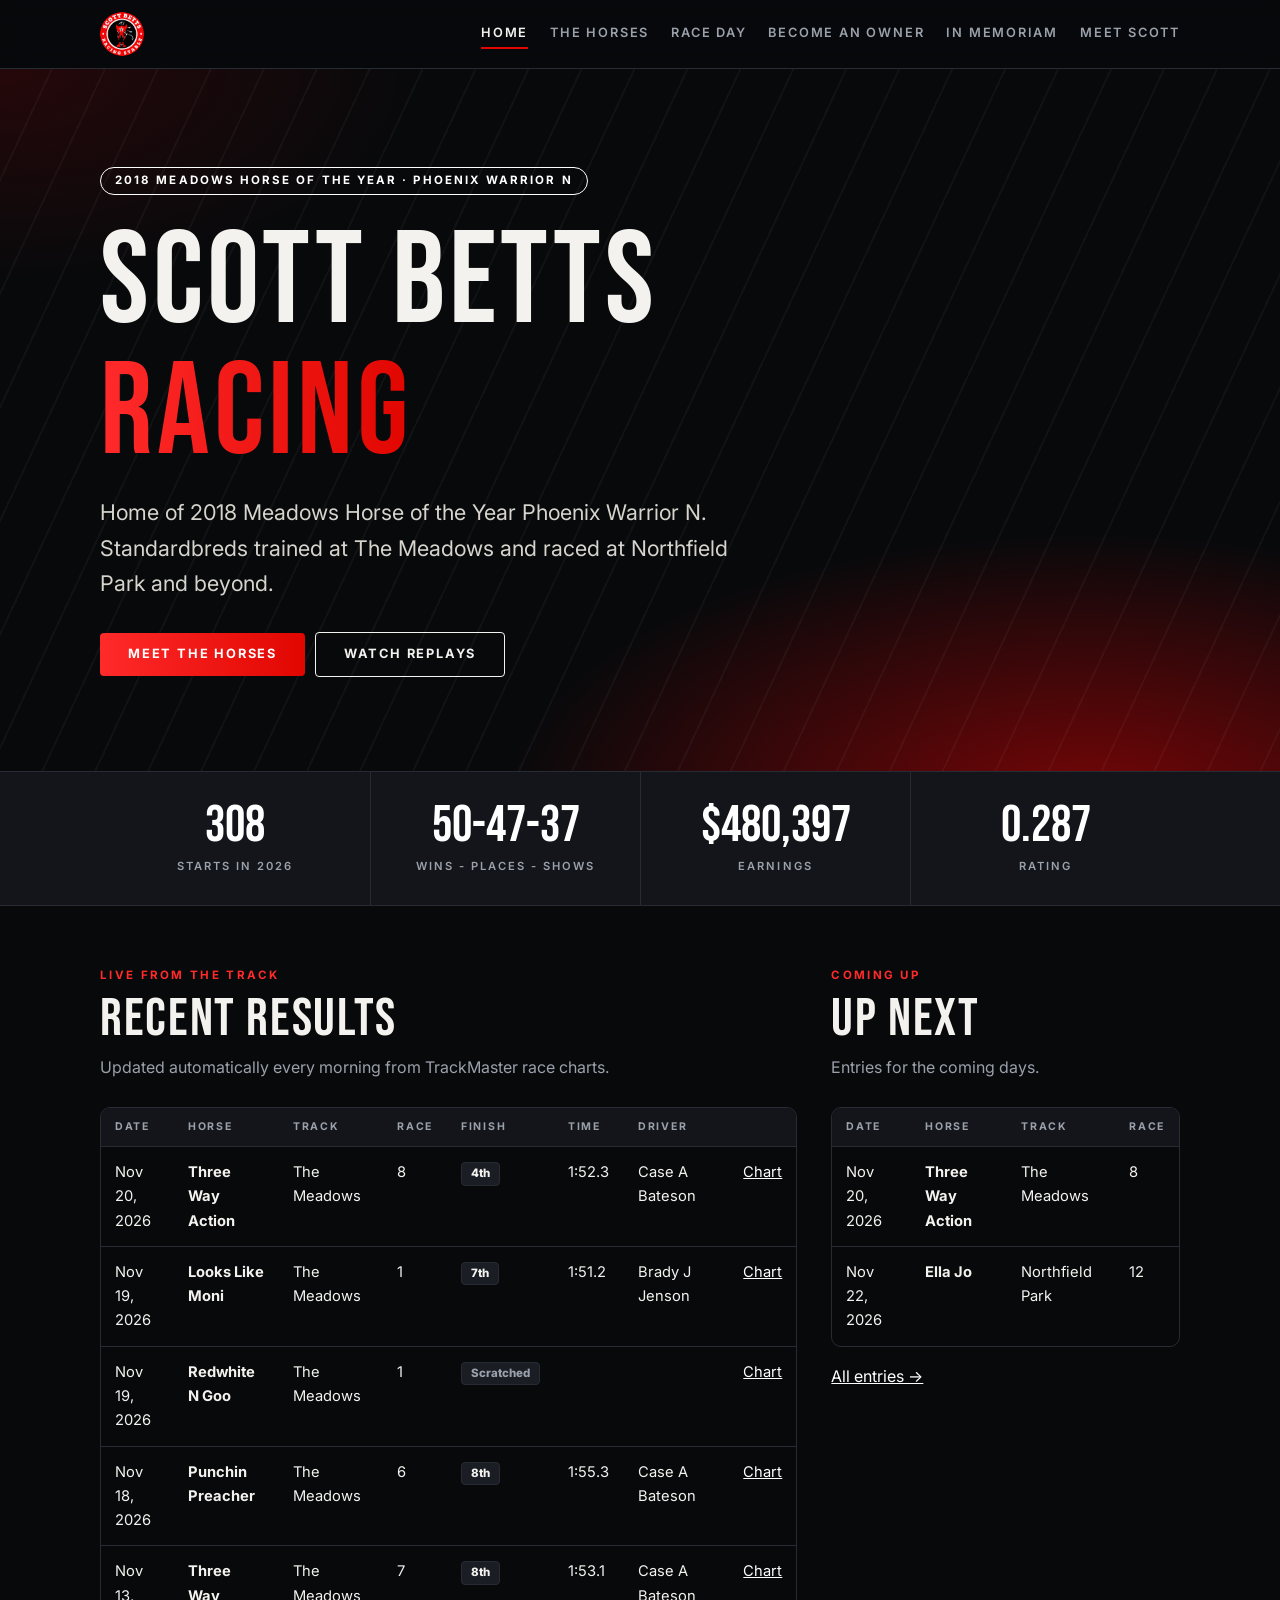
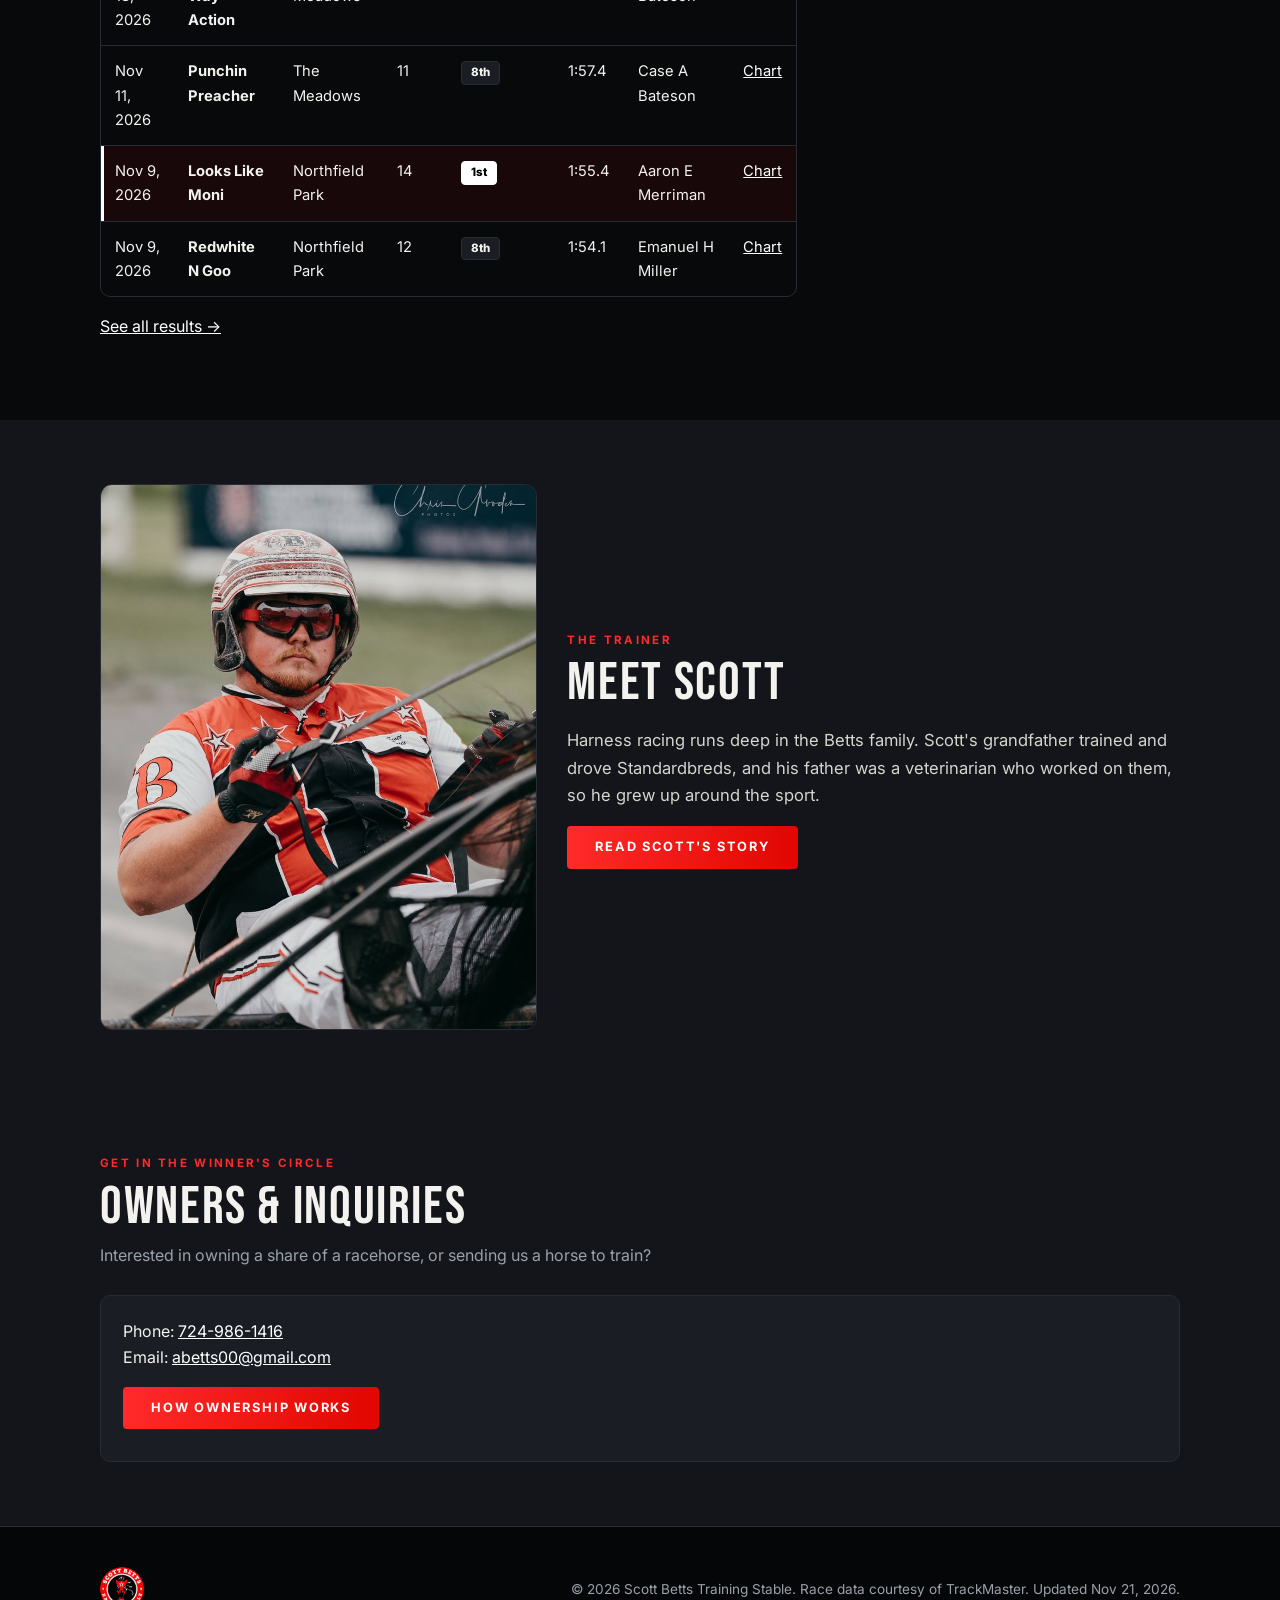
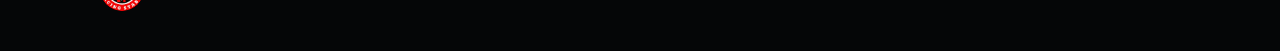
==== index.html @ 2b545861 "Daily update: Three Way Action 4th at The Meadows (11/20); purses for 1 starts" ====
<!doctype html>
<html lang="en"><head>
<meta charset="utf-8"><meta name="viewport" content="width=device-width,initial-scale=1">
<title>Scott Betts Training Stable</title>
<meta name="description" content="Home of 2018 Meadows Horse of the Year Phoenix Warrior N">
<meta name="theme-color" content="#08090b">
<link rel="preconnect" href="https://fonts.googleapis.com"><link rel="preconnect" href="https://fonts.gstatic.com" crossorigin>
<link href="https://fonts.googleapis.com/css2?family=Bebas+Neue&family=Inter:wght@400;600;700;800&display=swap" rel="stylesheet">
<link rel="stylesheet" href="style.css">
</head><body>
<header class="site"><div class="wrap"><a class="brand" href="index.html"><img src="logo.png" alt="Scott Betts Training Stable"></a><nav><a href="index.html" class="on">Home</a><a href="horses.html" class="">The Horses</a><a href="racing.html" class="">Race Day</a><a href="owners.html" class="">Become an Owner</a><a href="memoriam.html" class="">In Memoriam</a><a href="about.html" class="">Meet Scott</a></nav></div></header>

<div class="hero"><div class="wrap">
<div class="badge">2018 Meadows Horse of the Year &middot; Phoenix Warrior N</div>
<h1>Scott Betts<br><span class="grad">Racing</span></h1>
<p class="tag">Home of 2018 Meadows Horse of the Year Phoenix Warrior N. Standardbreds trained at The Meadows and raced at Northfield Park and beyond.</p>
<a class="btn" href="horses.html">Meet the Horses</a><a class="btn alt" href="racing.html#replays">Watch Replays</a>
</div></div>
<div class="stats"><div class="wrap"><div class="stat"><b>308</b><span>Starts in 2026</span></div><div class="stat"><b>50-47-37</b><span>Wins - Places - Shows</span></div><div class="stat"><b>$480,397</b><span>Earnings</span></div><div class="stat"><b>0.287</b><span>Rating</span></div>
</div></div>
<section><div class="wrap cols">
<div><div class="eyebrow">Live from the track</div><h2>Recent Results</h2><p class="sub">Updated automatically every morning from TrackMaster race charts.</p>
<div class="scroll"><table><thead><tr><th>Date</th><th>Horse</th><th>Track</th><th>Race</th><th>Finish</th><th>Time</th><th>Driver</th><th></th></tr></thead><tbody><tr class=""><td>Nov 20, 2026</td><td><b>Three Way Action</b></td><td>The Meadows</td><td>8</td><td><span class="pill ">4th</span></td><td>1:52.3</td><td>Case A Bateson</td><td><a href="http://www.trackmaster.com/cgi-bin/hchxml2html.cgi?track=MEA&amp;date=20261120&amp;race=8&amp;cardid=5&amp;key=154badcc66c1b4148fd4fc072592d474&amp;source=stable" target="_blank" rel="noopener">Chart</a></td></tr><tr class=""><td>Nov 19, 2026</td><td><b>Looks Like Moni</b></td><td>The Meadows</td><td>1</td><td><span class="pill ">7th</span></td><td>1:51.2</td><td>Brady J Jenson</td><td><a href="http://www.trackmaster.com/cgi-bin/hchxml2html.cgi?track=MEA&amp;date=20261119&amp;race=1&amp;cardid=5&amp;key=d35c31549959dc28fd2aaddea4fc53af&amp;source=stable" target="_blank" rel="noopener">Chart</a></td></tr><tr class=""><td>Nov 19, 2026</td><td><b>Redwhite N Goo</b></td><td>The Meadows</td><td>1</td><td><span class="pill x">Scratched</span></td><td></td><td></td><td><a href="http://www.trackmaster.com/cgi-bin/hchxml2html.cgi?track=MEA&amp;date=20261119&amp;race=1&amp;cardid=5&amp;key=d35c31549959dc28fd2aaddea4fc53af&amp;source=stable" target="_blank" rel="noopener">Chart</a></td></tr><tr class=""><td>Nov 18, 2026</td><td><b>Punchin Preacher</b></td><td>The Meadows</td><td>6</td><td><span class="pill ">8th</span></td><td>1:55.3</td><td>Case A Bateson</td><td><a href="http://www.trackmaster.com/cgi-bin/hchxml2html.cgi?track=MEA&amp;date=20261118&amp;race=6&amp;cardid=5&amp;key=00b3dd638b723ea139cc02a13b6f98f8&amp;source=stable" target="_blank" rel="noopener">Chart</a></td></tr><tr class=""><td>Nov 13, 2026</td><td><b>Three Way Action</b></td><td>The Meadows</td><td>7</td><td><span class="pill ">8th</span></td><td>1:53.1</td><td>Case A Bateson</td><td><a href="http://www.trackmaster.com/cgi-bin/hchxml2html.cgi?track=MEA&amp;date=20261113&amp;race=7&amp;cardid=5&amp;key=ae5956a1191a5f987d590ee98e4b7261&amp;source=stable" target="_blank" rel="noopener">Chart</a></td></tr><tr class=""><td>Nov 11, 2026</td><td><b>Punchin Preacher</b></td><td>The Meadows</td><td>11</td><td><span class="pill ">8th</span></td><td>1:57.4</td><td>Case A Bateson</td><td><a href="http://www.trackmaster.com/cgi-bin/hchxml2html.cgi?track=MEA&amp;date=20261111&amp;race=11&amp;cardid=5&amp;key=365de1587f361e60efbac296246e44f0&amp;source=stable" target="_blank" rel="noopener">Chart</a></td></tr><tr class="win"><td>Nov 9, 2026</td><td><b>Looks Like Moni</b></td><td>Northfield Park</td><td>14</td><td><span class="pill w">1st</span></td><td>1:55.4</td><td>Aaron E Merriman</td><td><a href="http://www.trackmaster.com/cgi-bin/hchxml2html.cgi?track=NFLD&amp;date=20261109&amp;race=14&amp;cardid=6&amp;key=d3251a0b61af561b47c9c2e811aa74d6&amp;source=stable" target="_blank" rel="noopener">Chart</a></td></tr><tr class=""><td>Nov 9, 2026</td><td><b>Redwhite N Goo</b></td><td>Northfield Park</td><td>12</td><td><span class="pill ">8th</span></td><td>1:54.1</td><td>Emanuel H Miller</td><td><a href="http://www.trackmaster.com/cgi-bin/hchxml2html.cgi?track=NFLD&amp;date=20261109&amp;race=12&amp;cardid=6&amp;key=bcd3e5fc6a20fc721e243ae1e6380ecb&amp;source=stable" target="_blank" rel="noopener">Chart</a></td></tr></tbody></table></div>
<p><a href="racing.html#results">See all results &rarr;</a></p></div>
<div><div class="eyebrow">Coming up</div><h2>Up Next</h2><p class="sub">Entries for the coming days.</p><div class="scroll"><table style="min-width:0"><thead><tr><th>Date</th><th>Horse</th><th>Track</th><th>Race</th></tr></thead><tbody><tr><td>Nov 20, 2026</td><td><b>Three Way Action</b></td><td>The Meadows</td><td>8</td></tr><tr><td>Nov 22, 2026</td><td><b>Ella Jo</b></td><td>Northfield Park</td><td>12</td></tr></tbody></table></div><p><a href="racing.html#entries">All entries &rarr;</a></p></div>
</div></section>
<section class="alt"><div class="wrap about">
<div class="photo"><img src="scott.jpg" alt="Scott Betts"></div>
<div class="story"><div class="eyebrow">The trainer</div><h2>Meet Scott</h2>
<p>Harness racing runs deep in the Betts family. Scott&#x27;s grandfather trained and drove Standardbreds, and his father was a veterinarian who worked on them, so he grew up around the sport.</p>
<a class="btn" href="about.html">Read Scott's story</a></div>
</div></section>
<section class="alt"><div class="wrap"><div class="eyebrow">Get in the winner's circle</div><h2>Owners &amp; Inquiries</h2><p class="sub">Interested in owning a share of a racehorse, or sending us a horse to train?</p><div class="card">Phone: <a href="tel:724-986-1416">724-986-1416</a><br>Email: <a href="mailto:abetts00@gmail.com">abetts00@gmail.com</a><p style="margin:16px 0 0"><a class="btn" href="owners.html">How ownership works</a></p></div></div></section>
<footer><div class="wrap"><a class="brand" href="index.html"><img src="logo.png" alt="Scott Betts Training Stable"></a><div>&copy; 2026 Scott Betts Training Stable. Race data courtesy of TrackMaster. Updated Nov 21, 2026.</div></div></footer>
</body></html>
---- style.css ----
:root{--bg:#08090b;--panel:#13151a;--panel2:#1a1d24;--line:#272b34;--text:#f3f2ee;--mute:#9aa1ab;--gold:#ffffff;--flame:#e10600;--flame2:#ff2a2a}*{box-sizing:border-box}html{scroll-behavior:smooth}body{margin:0;background:var(--bg);color:var(--text);font:16px/1.65 Inter,system-ui,sans-serif;-webkit-font-smoothing:antialiased}a{color:var(--gold)}img{max-width:100%}.wrap{max-width:1120px;margin:0 auto;padding:0 20px}h1,h2,h3,.disp{font-family:'Bebas Neue',Impact,sans-serif;font-weight:400;text-transform:uppercase;letter-spacing:.03em;line-height:1}.grad{background:linear-gradient(90deg,var(--flame2),var(--flame));-webkit-background-clip:text;background-clip:text;color:transparent}header.site{position:sticky;top:0;z-index:50;background:rgba(8,9,11,.82);backdrop-filter:blur(10px);border-bottom:1px solid var(--line)}header.site .wrap{display:flex;flex-wrap:wrap;align-items:center;gap:10px 26px;padding:12px 20px}.brand{display:flex;align-items:center;gap:10px;text-decoration:none;color:var(--text);font:400 1.7rem/1 'Bebas Neue',Impact,sans-serif;letter-spacing:.05em;text-transform:uppercase}.brand img{height:44px;width:auto;display:block}.brand b{color:var(--flame2);font-weight:400}nav{display:flex;flex-wrap:wrap;gap:4px 22px;margin-left:auto}nav a{color:var(--mute);text-decoration:none;font:600 .8rem/1 Inter,sans-serif;letter-spacing:.14em;text-transform:uppercase;padding:8px 0;border-bottom:2px solid transparent}nav a:hover,nav a.on{color:var(--text);border-color:var(--flame)}.soc{display:flex;gap:10px}.soc a{display:grid;place-items:center;width:34px;height:34px;border:1px solid var(--line);border-radius:50%;color:var(--text);transition:.2s}.soc a:hover{background:var(--flame);border-color:var(--flame);transform:translateY(-2px)}.soc svg{width:16px;height:16px;fill:currentColor}.hero{position:relative;overflow:hidden;padding:96px 0 84px;background:radial-gradient(900px 420px at 85% 105%,rgba(254,0,2,.45),transparent 65%),radial-gradient(600px 300px at 0% 0%,rgba(254,0,2,.12),transparent 70%),var(--bg)}.hero:before{content:'';position:absolute;inset:0;background:repeating-linear-gradient(115deg,transparent 0 46px,rgba(255,255,255,.035) 46px 48px);pointer-events:none}.hero .wrap{position:relative}.badge{display:inline-block;border:1px solid var(--gold);color:var(--gold);padding:7px 14px;border-radius:99px;font:700 .72rem/1 Inter,sans-serif;letter-spacing:.18em;text-transform:uppercase;margin-bottom:22px}.hero h1{font-size:clamp(3.4rem,11vw,8.2rem);margin:0 0 16px}.hero p.tag{font-size:clamp(1.05rem,2.2vw,1.35rem);color:#d6d4cd;max-width:640px;margin:0 0 30px}.btn{display:inline-block;background:linear-gradient(90deg,var(--flame2),var(--flame));color:#fff;padding:15px 28px;border-radius:4px;text-decoration:none;font:700 .8rem/1 Inter,sans-serif;letter-spacing:.14em;text-transform:uppercase;margin:0 10px 10px 0;transition:.2s}.btn:hover{transform:translateY(-2px);box-shadow:0 8px 28px rgba(254,0,2,.4)}.btn.alt{background:transparent;border:1.5px solid var(--text);color:var(--text)}.btn.alt:hover{box-shadow:none;background:var(--text);color:var(--bg)}.stats{background:var(--panel);border-top:1px solid var(--line);border-bottom:1px solid var(--line)}.stats .wrap{display:grid;grid-template-columns:repeat(2,1fr)}@media(min-width:720px){.stats .wrap{grid-template-columns:repeat(4,1fr)}}.stat{padding:28px 10px;text-align:center;border-left:1px solid var(--line)}.stat:first-child{border-left:0}.stat b{display:block;font:400 3.2rem/1 'Bebas Neue',Impact,sans-serif;color:var(--gold)}.stat span{font:600 .7rem/1 Inter,sans-serif;letter-spacing:.18em;text-transform:uppercase;color:var(--mute)}section{padding:64px 0}section.alt{background:var(--panel)}.eyebrow{font:700 .72rem/1 Inter,sans-serif;letter-spacing:.2em;text-transform:uppercase;color:var(--flame2);margin-bottom:10px}section h2{font-size:clamp(2.2rem,5vw,3.4rem);margin:0 0 8px}.sub{color:var(--mute);margin:0 0 26px;max-width:640px}.card{background:var(--panel);border:1px solid var(--line);border-radius:10px;padding:22px}section.alt .card{background:var(--panel2)}.scroll{overflow-x:auto;border:1px solid var(--line);border-radius:10px}table{width:100%;border-collapse:collapse;font-size:.92rem;min-width:640px}th{font:700 .66rem/1 Inter,sans-serif;letter-spacing:.16em;text-transform:uppercase;color:var(--mute);text-align:left;padding:14px 14px;background:var(--panel);border-bottom:1px solid var(--line)}td{padding:13px 14px;border-bottom:1px solid var(--line);vertical-align:top}tr:last-child td{border-bottom:0}tr.win td{background:rgba(254,0,2,.07)}tr.win td:first-child{box-shadow:inset 3px 0 0 var(--gold)}.pill{display:inline-block;font:800 .72rem/1 Inter,sans-serif;padding:5px 9px;border-radius:4px;background:var(--panel2);border:1px solid var(--line);color:var(--text)}.pill.w{background:var(--gold);border-color:var(--gold);color:#000}.pill.x{color:var(--mute)}.cols{display:grid;gap:34px;grid-template-columns:1fr}@media(min-width:900px){.cols{grid-template-columns:2fr 1fr}}.grid{display:grid;gap:18px;grid-template-columns:repeat(auto-fill,minmax(290px,1fr))}.horse{position:relative;overflow:hidden;transition:.2s}.horse:hover{transform:translateY(-3px);border-color:var(--flame)}.horse h3{margin:0 0 4px;font-size:2rem}.horse .pedi{color:var(--mute);font-size:.88rem;margin-bottom:14px}.rec{display:flex;gap:18px;flex-wrap:wrap;margin:10px 0}.rec div{min-width:46px}.rec b{display:block;font:400 1.9rem/1 'Bebas Neue',Impact,sans-serif;color:var(--text)}.rec span{font:700 .62rem/1 Inter,sans-serif;letter-spacing:.14em;text-transform:uppercase;color:var(--mute)}.last{font-size:.86rem;color:var(--mute);border-top:1px solid var(--line);padding-top:12px;margin-top:12px}.new{display:inline-block;background:var(--flame);color:#fff;font:800 .62rem/1 Inter,sans-serif;letter-spacing:.14em;text-transform:uppercase;padding:5px 8px;border-radius:3px;margin-bottom:10px}.about{display:grid;gap:30px;grid-template-columns:1fr;align-items:center}@media(min-width:820px){.about{grid-template-columns:1fr 1.4fr}}.photo{aspect-ratio:4/5;border-radius:12px;border:1px solid var(--line);background:radial-gradient(circle at 70% 90%,rgba(254,0,2,.5),transparent 60%),var(--panel2);display:grid;place-items:center;font:400 7rem/1 'Bebas Neue',Impact,sans-serif;color:rgba(255,255,255,.14);overflow:hidden}.photo img{width:100%;height:100%;object-fit:cover}.story p{color:#d6d4cd;font-size:1.04rem}.vids{display:grid;gap:18px;grid-template-columns:repeat(auto-fill,minmax(320px,1fr))}.vid{aspect-ratio:16/9;border:0;width:100%;border-radius:10px;background:#000}.wins{display:grid;gap:16px;grid-template-columns:repeat(auto-fill,minmax(260px,1fr))}.win-card{border-top:3px solid var(--gold)}.win-card h3{font-size:1.7rem;margin:0 0 4px}.win-card .m{color:var(--mute);font-size:.86rem;margin-bottom:12px}.win-card .t{font:400 2rem/1 'Bebas Neue',Impact,sans-serif;color:var(--gold)}.play{display:inline-block;margin-top:12px;font:800 .72rem/1 Inter,sans-serif;letter-spacing:.14em;text-transform:uppercase;text-decoration:none;color:var(--text);border:1px solid var(--flame);padding:10px 14px;border-radius:4px}.play:hover{background:var(--flame)}.page-head{padding:70px 0 40px;background:radial-gradient(700px 260px at 90% 120%,rgba(254,0,2,.35),transparent 65%),var(--bg);border-bottom:1px solid var(--line)}.page-head h1{font-size:clamp(3rem,8vw,5.4rem);margin:0}.note{font-size:.88rem;color:var(--mute)}footer{border-top:1px solid var(--line);background:#050607;padding:40px 0;color:var(--mute);font-size:.85rem}footer .wrap{display:flex;flex-wrap:wrap;gap:16px 30px;align-items:center;justify-content:space-between}footer .brand{font-size:1.4rem}.page-head.memorial{text-align:center;background:radial-gradient(700px 260px at 50% 130%,rgba(254,0,2,.28),transparent 65%),var(--bg)}.brand img{border-radius:50%}.sf{position:relative;padding:7px;margin-bottom:14px;border-radius:13px}.sf>img,.sf>video,.sf>.sf-ph{position:relative;z-index:1}.sf svg{position:absolute;inset:3.5px;width:calc(100% - 7px);height:calc(100% - 7px);overflow:visible;pointer-events:none;z-index:2}.sf rect{x:0;y:0;width:100%;height:100%;rx:10px;fill:none;stroke-width:7}.sf-track{stroke:var(--line)}.sf-fill{stroke:var(--flame2);stroke-dasharray:var(--p) 100;stroke-linecap:round;filter:drop-shadow(0 0 6px rgba(255,42,42,.55))}.sf.sold .sf-fill{display:none}.sf-tag{position:absolute;z-index:3;top:16px;right:16px;background:var(--flame);color:#fff;text-decoration:none;font:800 .66rem/1 Inter,sans-serif;letter-spacing:.14em;text-transform:uppercase;padding:7px 10px;border-radius:3px;box-shadow:0 4px 14px rgba(0,0,0,.45)}.sf-tag:hover{background:var(--flame2)}.sf.sold .sf-tag{background:var(--panel2);color:var(--mute);border:1px solid var(--line)}.sf-ph{aspect-ratio:4/3;border-radius:8px;display:grid;place-items:center;background:radial-gradient(circle at 70% 90%,rgba(254,0,2,.45),transparent 60%),var(--panel2);font:400 4.6rem/1 'Bebas Neue',Impact,sans-serif;color:rgba(255,255,255,.18)}.sf-legend{display:flex;gap:14px;align-items:center;background:var(--panel);border:1px solid var(--line);border-radius:10px;padding:14px 18px;margin:-8px 0 24px;font-size:.92rem;color:#d6d4cd;max-width:760px}.sf-key{flex:none;width:34px;height:34px;border-radius:7px;background:conic-gradient(var(--flame2) 0 40%,var(--line) 0);-webkit-mask:linear-gradient(#000 0 0) content-box,linear-gradient(#000 0 0);-webkit-mask-composite:xor;mask-composite:exclude;padding:5px}
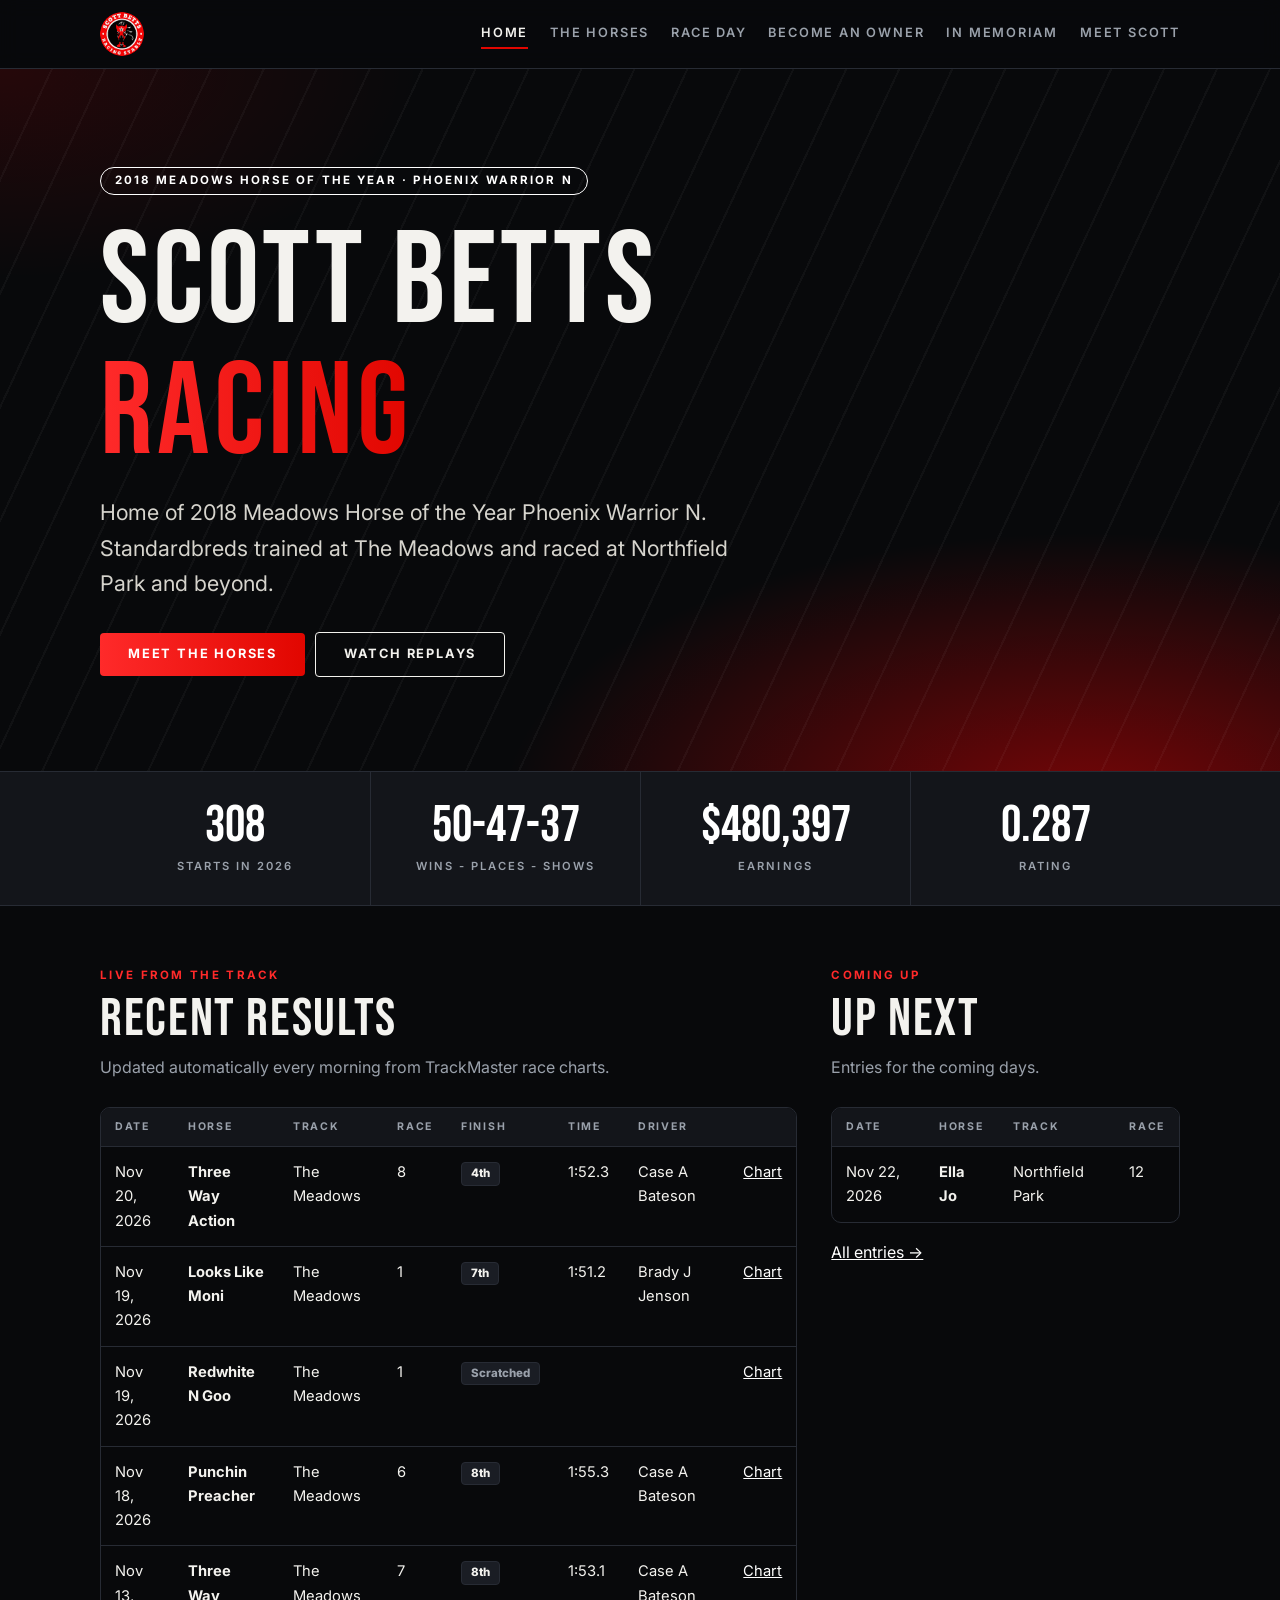
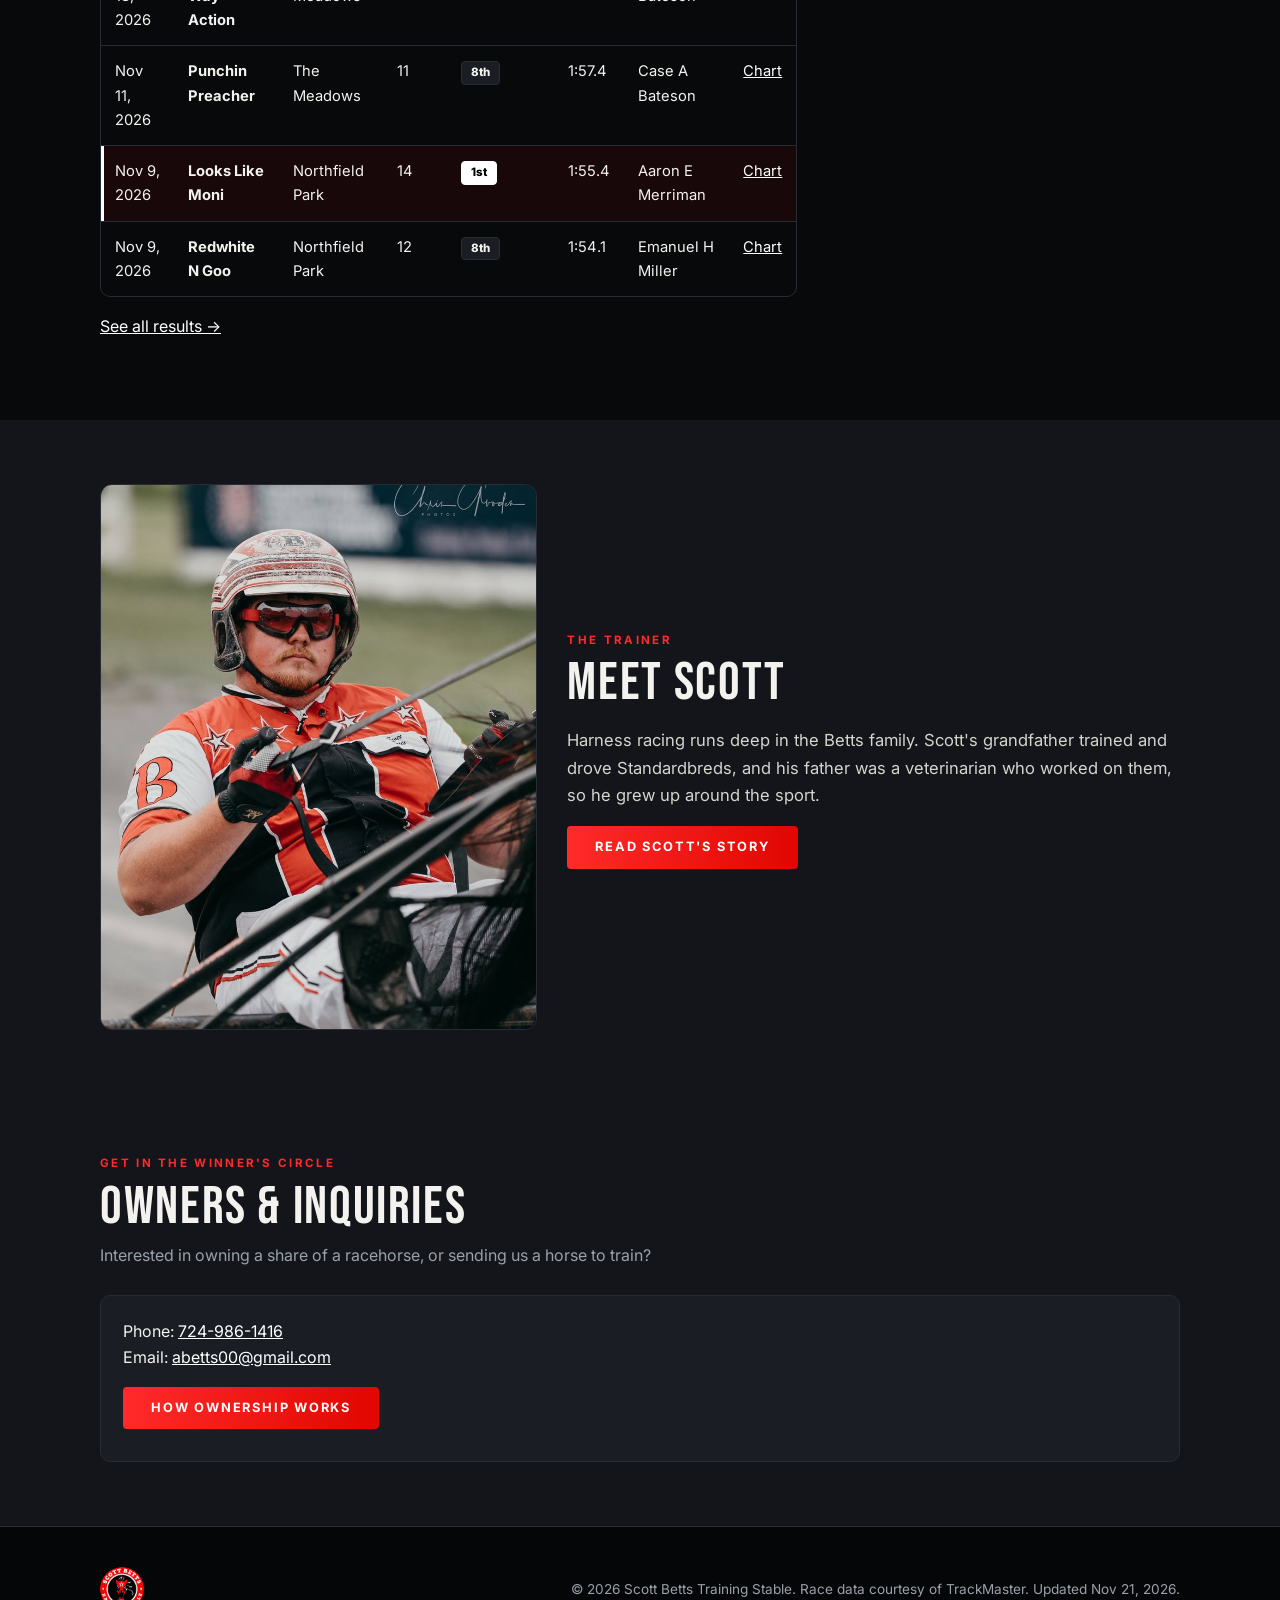
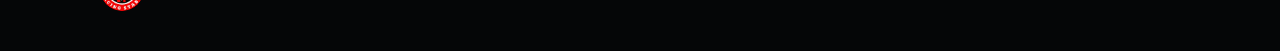
==== commit a9a4d51b: "Daily update: no new results" ====
--- a/index.html
+++ b/index.html
@@ -22,7 +22,7 @@
 <div><div class="eyebrow">Live from the track</div><h2>Recent Results</h2><p class="sub">Updated automatically every morning from TrackMaster race charts.</p>
 <div class="scroll"><table><thead><tr><th>Date</th><th>Horse</th><th>Track</th><th>Race</th><th>Finish</th><th>Time</th><th>Driver</th><th></th></tr></thead><tbody><tr class=""><td>Nov 20, 2026</td><td><b>Three Way Action</b></td><td>The Meadows</td><td>8</td><td><span class="pill ">4th</span></td><td>1:52.3</td><td>Case A Bateson</td><td><a href="http://www.trackmaster.com/cgi-bin/hchxml2html.cgi?track=MEA&amp;date=20261120&amp;race=8&amp;cardid=5&amp;key=154badcc66c1b4148fd4fc072592d474&amp;source=stable" target="_blank" rel="noopener">Chart</a></td></tr><tr class=""><td>Nov 19, 2026</td><td><b>Looks Like Moni</b></td><td>The Meadows</td><td>1</td><td><span class="pill ">7th</span></td><td>1:51.2</td><td>Brady J Jenson</td><td><a href="http://www.trackmaster.com/cgi-bin/hchxml2html.cgi?track=MEA&amp;date=20261119&amp;race=1&amp;cardid=5&amp;key=d35c31549959dc28fd2aaddea4fc53af&amp;source=stable" target="_blank" rel="noopener">Chart</a></td></tr><tr class=""><td>Nov 19, 2026</td><td><b>Redwhite N Goo</b></td><td>The Meadows</td><td>1</td><td><span class="pill x">Scratched</span></td><td></td><td></td><td><a href="http://www.trackmaster.com/cgi-bin/hchxml2html.cgi?track=MEA&amp;date=20261119&amp;race=1&amp;cardid=5&amp;key=d35c31549959dc28fd2aaddea4fc53af&amp;source=stable" target="_blank" rel="noopener">Chart</a></td></tr><tr class=""><td>Nov 18, 2026</td><td><b>Punchin Preacher</b></td><td>The Meadows</td><td>6</td><td><span class="pill ">8th</span></td><td>1:55.3</td><td>Case A Bateson</td><td><a href="http://www.trackmaster.com/cgi-bin/hchxml2html.cgi?track=MEA&amp;date=20261118&amp;race=6&amp;cardid=5&amp;key=00b3dd638b723ea139cc02a13b6f98f8&amp;source=stable" target="_blank" rel="noopener">Chart</a></td></tr><tr class=""><td>Nov 13, 2026</td><td><b>Three Way Action</b></td><td>The Meadows</td><td>7</td><td><span class="pill ">8th</span></td><td>1:53.1</td><td>Case A Bateson</td><td><a href="http://www.trackmaster.com/cgi-bin/hchxml2html.cgi?track=MEA&amp;date=20261113&amp;race=7&amp;cardid=5&amp;key=ae5956a1191a5f987d590ee98e4b7261&amp;source=stable" target="_blank" rel="noopener">Chart</a></td></tr><tr class=""><td>Nov 11, 2026</td><td><b>Punchin Preacher</b></td><td>The Meadows</td><td>11</td><td><span class="pill ">8th</span></td><td>1:57.4</td><td>Case A Bateson</td><td><a href="http://www.trackmaster.com/cgi-bin/hchxml2html.cgi?track=MEA&amp;date=20261111&amp;race=11&amp;cardid=5&amp;key=365de1587f361e60efbac296246e44f0&amp;source=stable" target="_blank" rel="noopener">Chart</a></td></tr><tr class="win"><td>Nov 9, 2026</td><td><b>Looks Like Moni</b></td><td>Northfield Park</td><td>14</td><td><span class="pill w">1st</span></td><td>1:55.4</td><td>Aaron E Merriman</td><td><a href="http://www.trackmaster.com/cgi-bin/hchxml2html.cgi?track=NFLD&amp;date=20261109&amp;race=14&amp;cardid=6&amp;key=d3251a0b61af561b47c9c2e811aa74d6&amp;source=stable" target="_blank" rel="noopener">Chart</a></td></tr><tr class=""><td>Nov 9, 2026</td><td><b>Redwhite N Goo</b></td><td>Northfield Park</td><td>12</td><td><span class="pill ">8th</span></td><td>1:54.1</td><td>Emanuel H Miller</td><td><a href="http://www.trackmaster.com/cgi-bin/hchxml2html.cgi?track=NFLD&amp;date=20261109&amp;race=12&amp;cardid=6&amp;key=bcd3e5fc6a20fc721e243ae1e6380ecb&amp;source=stable" target="_blank" rel="noopener">Chart</a></td></tr></tbody></table></div>
 <p><a href="racing.html#results">See all results &rarr;</a></p></div>
-<div><div class="eyebrow">Coming up</div><h2>Up Next</h2><p class="sub">Entries for the coming days.</p><div class="scroll"><table style="min-width:0"><thead><tr><th>Date</th><th>Horse</th><th>Track</th><th>Race</th></tr></thead><tbody><tr><td>Nov 20, 2026</td><td><b>Three Way Action</b></td><td>The Meadows</td><td>8</td></tr><tr><td>Nov 22, 2026</td><td><b>Ella Jo</b></td><td>Northfield Park</td><td>12</td></tr></tbody></table></div><p><a href="racing.html#entries">All entries &rarr;</a></p></div>
+<div><div class="eyebrow">Coming up</div><h2>Up Next</h2><p class="sub">Entries for the coming days.</p><div class="scroll"><table style="min-width:0"><thead><tr><th>Date</th><th>Horse</th><th>Track</th><th>Race</th></tr></thead><tbody><tr><td>Nov 22, 2026</td><td><b>Ella Jo</b></td><td>Northfield Park</td><td>12</td></tr></tbody></table></div><p><a href="racing.html#entries">All entries &rarr;</a></p></div>
 </div></section>
 <section class="alt"><div class="wrap about">
 <div class="photo"><img src="scott.jpg" alt="Scott Betts"></div>
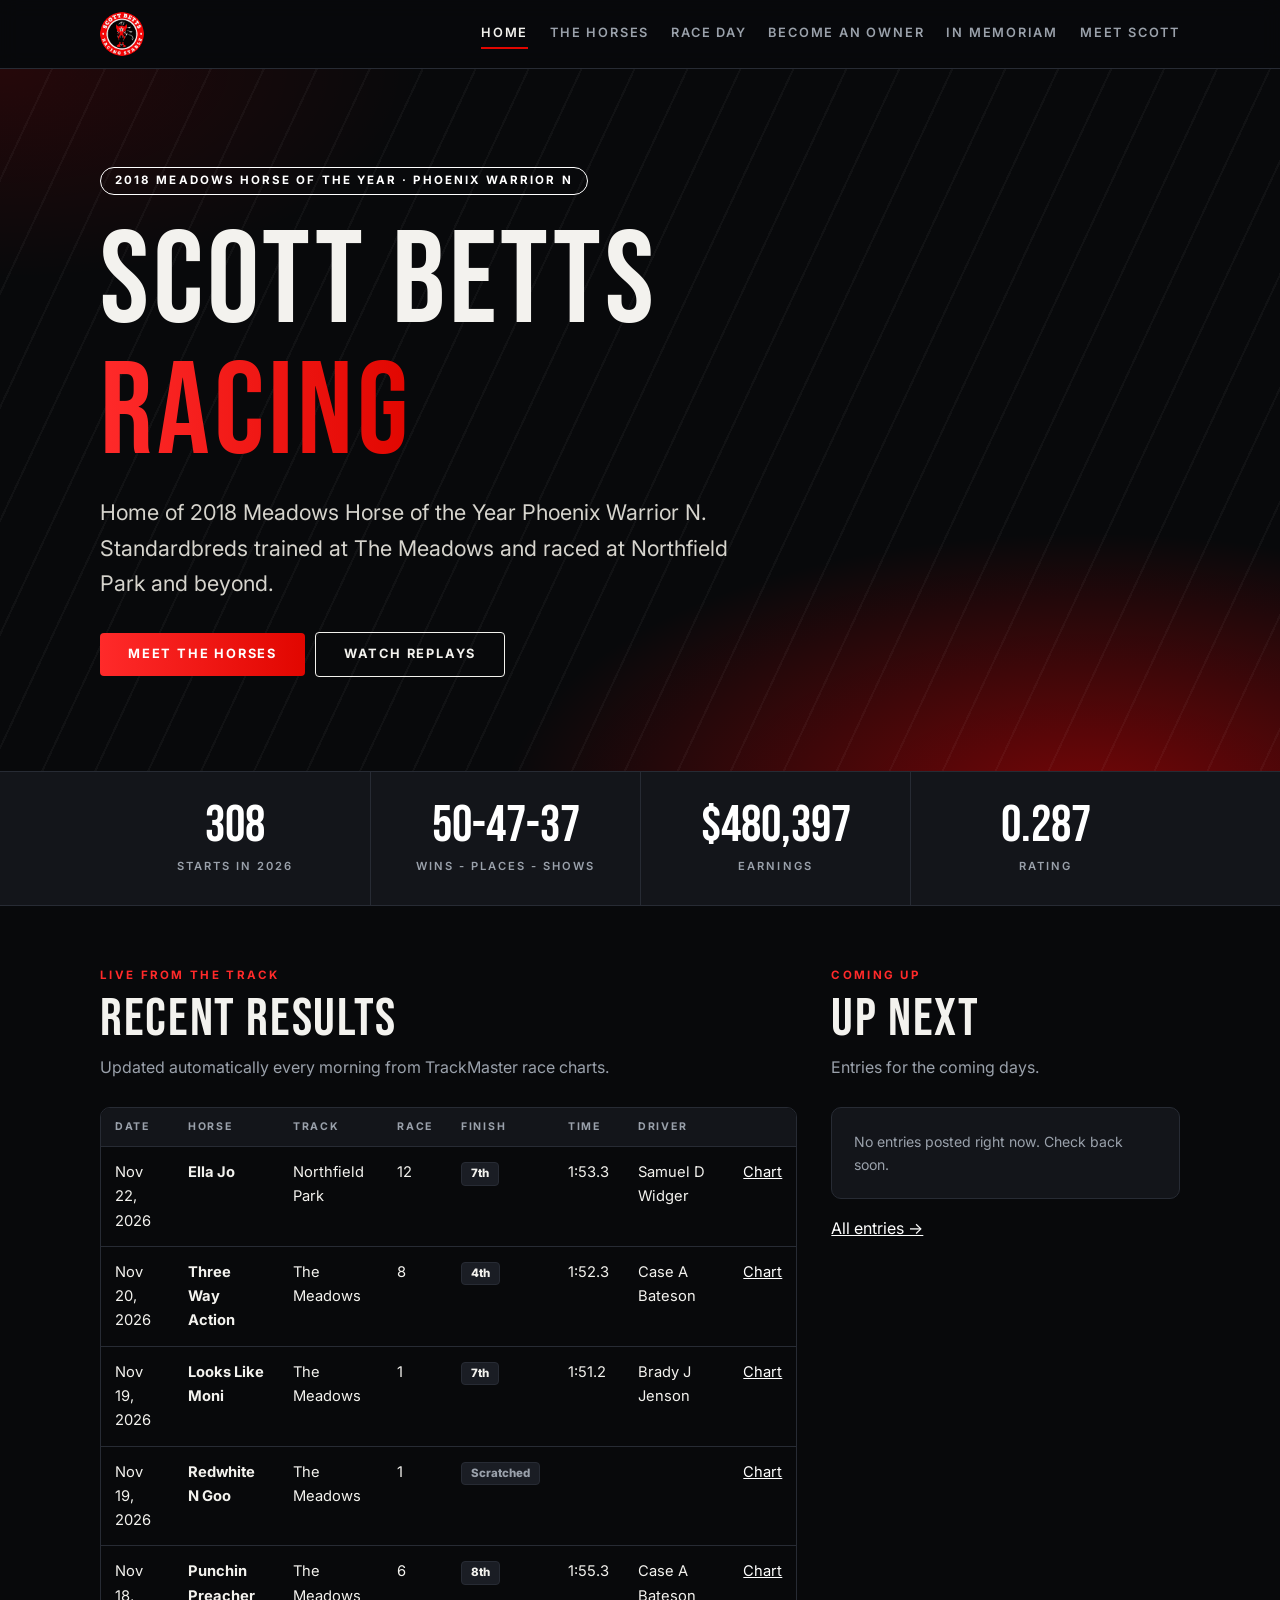
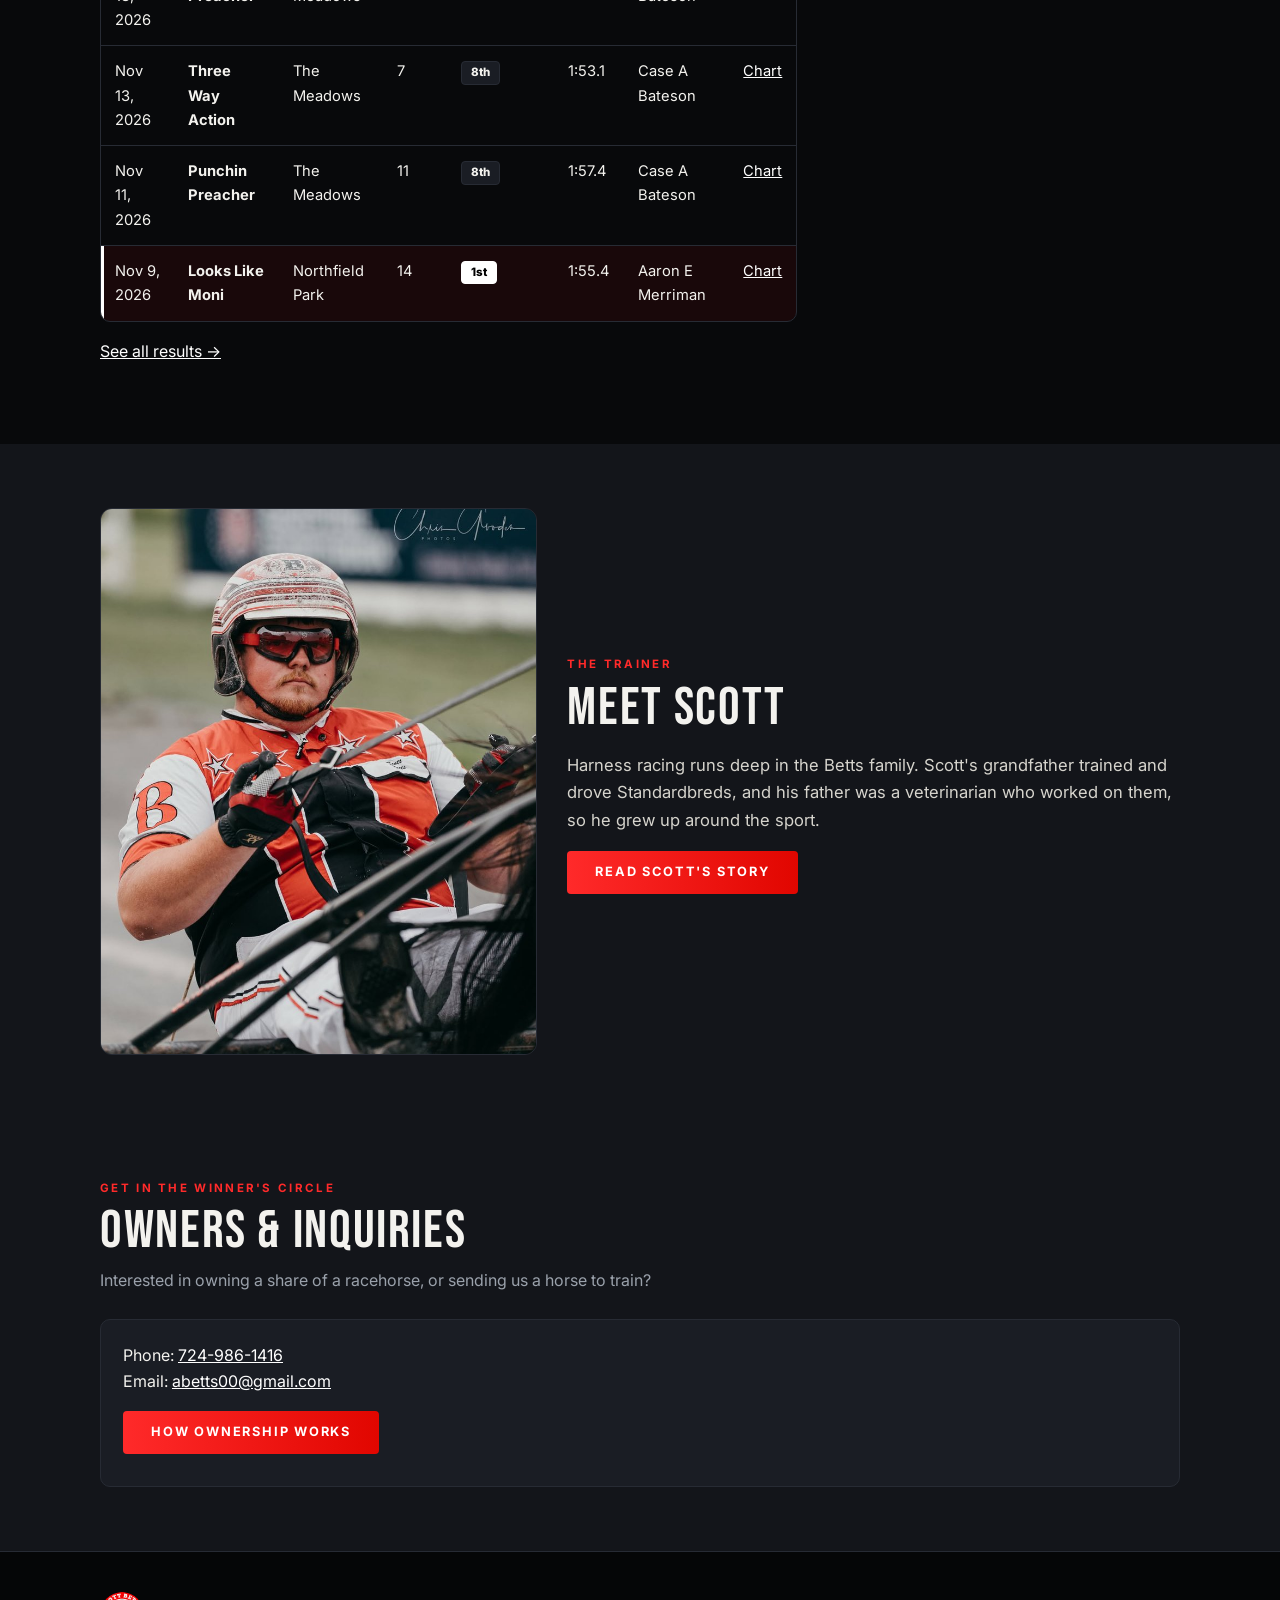
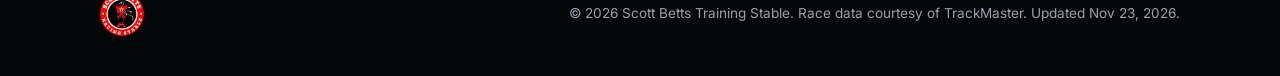
==== commit f7b722e9: "Daily update: Ella Jo 7th at Northfield Park (11/22); cleared past entries; purses for 1 starts" ====
--- a/index.html
+++ b/index.html
@@ -20,9 +20,9 @@
 </div></div>
 <section><div class="wrap cols">
 <div><div class="eyebrow">Live from the track</div><h2>Recent Results</h2><p class="sub">Updated automatically every morning from TrackMaster race charts.</p>
-<div class="scroll"><table><thead><tr><th>Date</th><th>Horse</th><th>Track</th><th>Race</th><th>Finish</th><th>Time</th><th>Driver</th><th></th></tr></thead><tbody><tr class=""><td>Nov 20, 2026</td><td><b>Three Way Action</b></td><td>The Meadows</td><td>8</td><td><span class="pill ">4th</span></td><td>1:52.3</td><td>Case A Bateson</td><td><a href="http://www.trackmaster.com/cgi-bin/hchxml2html.cgi?track=MEA&amp;date=20261120&amp;race=8&amp;cardid=5&amp;key=154badcc66c1b4148fd4fc072592d474&amp;source=stable" target="_blank" rel="noopener">Chart</a></td></tr><tr class=""><td>Nov 19, 2026</td><td><b>Looks Like Moni</b></td><td>The Meadows</td><td>1</td><td><span class="pill ">7th</span></td><td>1:51.2</td><td>Brady J Jenson</td><td><a href="http://www.trackmaster.com/cgi-bin/hchxml2html.cgi?track=MEA&amp;date=20261119&amp;race=1&amp;cardid=5&amp;key=d35c31549959dc28fd2aaddea4fc53af&amp;source=stable" target="_blank" rel="noopener">Chart</a></td></tr><tr class=""><td>Nov 19, 2026</td><td><b>Redwhite N Goo</b></td><td>The Meadows</td><td>1</td><td><span class="pill x">Scratched</span></td><td></td><td></td><td><a href="http://www.trackmaster.com/cgi-bin/hchxml2html.cgi?track=MEA&amp;date=20261119&amp;race=1&amp;cardid=5&amp;key=d35c31549959dc28fd2aaddea4fc53af&amp;source=stable" target="_blank" rel="noopener">Chart</a></td></tr><tr class=""><td>Nov 18, 2026</td><td><b>Punchin Preacher</b></td><td>The Meadows</td><td>6</td><td><span class="pill ">8th</span></td><td>1:55.3</td><td>Case A Bateson</td><td><a href="http://www.trackmaster.com/cgi-bin/hchxml2html.cgi?track=MEA&amp;date=20261118&amp;race=6&amp;cardid=5&amp;key=00b3dd638b723ea139cc02a13b6f98f8&amp;source=stable" target="_blank" rel="noopener">Chart</a></td></tr><tr class=""><td>Nov 13, 2026</td><td><b>Three Way Action</b></td><td>The Meadows</td><td>7</td><td><span class="pill ">8th</span></td><td>1:53.1</td><td>Case A Bateson</td><td><a href="http://www.trackmaster.com/cgi-bin/hchxml2html.cgi?track=MEA&amp;date=20261113&amp;race=7&amp;cardid=5&amp;key=ae5956a1191a5f987d590ee98e4b7261&amp;source=stable" target="_blank" rel="noopener">Chart</a></td></tr><tr class=""><td>Nov 11, 2026</td><td><b>Punchin Preacher</b></td><td>The Meadows</td><td>11</td><td><span class="pill ">8th</span></td><td>1:57.4</td><td>Case A Bateson</td><td><a href="http://www.trackmaster.com/cgi-bin/hchxml2html.cgi?track=MEA&amp;date=20261111&amp;race=11&amp;cardid=5&amp;key=365de1587f361e60efbac296246e44f0&amp;source=stable" target="_blank" rel="noopener">Chart</a></td></tr><tr class="win"><td>Nov 9, 2026</td><td><b>Looks Like Moni</b></td><td>Northfield Park</td><td>14</td><td><span class="pill w">1st</span></td><td>1:55.4</td><td>Aaron E Merriman</td><td><a href="http://www.trackmaster.com/cgi-bin/hchxml2html.cgi?track=NFLD&amp;date=20261109&amp;race=14&amp;cardid=6&amp;key=d3251a0b61af561b47c9c2e811aa74d6&amp;source=stable" target="_blank" rel="noopener">Chart</a></td></tr><tr class=""><td>Nov 9, 2026</td><td><b>Redwhite N Goo</b></td><td>Northfield Park</td><td>12</td><td><span class="pill ">8th</span></td><td>1:54.1</td><td>Emanuel H Miller</td><td><a href="http://www.trackmaster.com/cgi-bin/hchxml2html.cgi?track=NFLD&amp;date=20261109&amp;race=12&amp;cardid=6&amp;key=bcd3e5fc6a20fc721e243ae1e6380ecb&amp;source=stable" target="_blank" rel="noopener">Chart</a></td></tr></tbody></table></div>
+<div class="scroll"><table><thead><tr><th>Date</th><th>Horse</th><th>Track</th><th>Race</th><th>Finish</th><th>Time</th><th>Driver</th><th></th></tr></thead><tbody><tr class=""><td>Nov 22, 2026</td><td><b>Ella Jo</b></td><td>Northfield Park</td><td>12</td><td><span class="pill ">7th</span></td><td>1:53.3</td><td>Samuel D Widger</td><td><a href="http://www.trackmaster.com/cgi-bin/hchxml2html.cgi?track=NFLD&amp;date=20261122&amp;race=12&amp;cardid=6&amp;key=b8cb57b58aed3de68429e9d87376a23b&amp;source=stable" target="_blank" rel="noopener">Chart</a></td></tr><tr class=""><td>Nov 20, 2026</td><td><b>Three Way Action</b></td><td>The Meadows</td><td>8</td><td><span class="pill ">4th</span></td><td>1:52.3</td><td>Case A Bateson</td><td><a href="http://www.trackmaster.com/cgi-bin/hchxml2html.cgi?track=MEA&amp;date=20261120&amp;race=8&amp;cardid=5&amp;key=154badcc66c1b4148fd4fc072592d474&amp;source=stable" target="_blank" rel="noopener">Chart</a></td></tr><tr class=""><td>Nov 19, 2026</td><td><b>Looks Like Moni</b></td><td>The Meadows</td><td>1</td><td><span class="pill ">7th</span></td><td>1:51.2</td><td>Brady J Jenson</td><td><a href="http://www.trackmaster.com/cgi-bin/hchxml2html.cgi?track=MEA&amp;date=20261119&amp;race=1&amp;cardid=5&amp;key=d35c31549959dc28fd2aaddea4fc53af&amp;source=stable" target="_blank" rel="noopener">Chart</a></td></tr><tr class=""><td>Nov 19, 2026</td><td><b>Redwhite N Goo</b></td><td>The Meadows</td><td>1</td><td><span class="pill x">Scratched</span></td><td></td><td></td><td><a href="http://www.trackmaster.com/cgi-bin/hchxml2html.cgi?track=MEA&amp;date=20261119&amp;race=1&amp;cardid=5&amp;key=d35c31549959dc28fd2aaddea4fc53af&amp;source=stable" target="_blank" rel="noopener">Chart</a></td></tr><tr class=""><td>Nov 18, 2026</td><td><b>Punchin Preacher</b></td><td>The Meadows</td><td>6</td><td><span class="pill ">8th</span></td><td>1:55.3</td><td>Case A Bateson</td><td><a href="http://www.trackmaster.com/cgi-bin/hchxml2html.cgi?track=MEA&amp;date=20261118&amp;race=6&amp;cardid=5&amp;key=00b3dd638b723ea139cc02a13b6f98f8&amp;source=stable" target="_blank" rel="noopener">Chart</a></td></tr><tr class=""><td>Nov 13, 2026</td><td><b>Three Way Action</b></td><td>The Meadows</td><td>7</td><td><span class="pill ">8th</span></td><td>1:53.1</td><td>Case A Bateson</td><td><a href="http://www.trackmaster.com/cgi-bin/hchxml2html.cgi?track=MEA&amp;date=20261113&amp;race=7&amp;cardid=5&amp;key=ae5956a1191a5f987d590ee98e4b7261&amp;source=stable" target="_blank" rel="noopener">Chart</a></td></tr><tr class=""><td>Nov 11, 2026</td><td><b>Punchin Preacher</b></td><td>The Meadows</td><td>11</td><td><span class="pill ">8th</span></td><td>1:57.4</td><td>Case A Bateson</td><td><a href="http://www.trackmaster.com/cgi-bin/hchxml2html.cgi?track=MEA&amp;date=20261111&amp;race=11&amp;cardid=5&amp;key=365de1587f361e60efbac296246e44f0&amp;source=stable" target="_blank" rel="noopener">Chart</a></td></tr><tr class="win"><td>Nov 9, 2026</td><td><b>Looks Like Moni</b></td><td>Northfield Park</td><td>14</td><td><span class="pill w">1st</span></td><td>1:55.4</td><td>Aaron E Merriman</td><td><a href="http://www.trackmaster.com/cgi-bin/hchxml2html.cgi?track=NFLD&amp;date=20261109&amp;race=14&amp;cardid=6&amp;key=d3251a0b61af561b47c9c2e811aa74d6&amp;source=stable" target="_blank" rel="noopener">Chart</a></td></tr></tbody></table></div>
 <p><a href="racing.html#results">See all results &rarr;</a></p></div>
-<div><div class="eyebrow">Coming up</div><h2>Up Next</h2><p class="sub">Entries for the coming days.</p><div class="scroll"><table style="min-width:0"><thead><tr><th>Date</th><th>Horse</th><th>Track</th><th>Race</th></tr></thead><tbody><tr><td>Nov 22, 2026</td><td><b>Ella Jo</b></td><td>Northfield Park</td><td>12</td></tr></tbody></table></div><p><a href="racing.html#entries">All entries &rarr;</a></p></div>
+<div><div class="eyebrow">Coming up</div><h2>Up Next</h2><p class="sub">Entries for the coming days.</p><div class="card"><p class="note" style="margin:0">No entries posted right now. Check back soon.</p></div><p><a href="racing.html#entries">All entries &rarr;</a></p></div>
 </div></section>
 <section class="alt"><div class="wrap about">
 <div class="photo"><img src="scott.jpg" alt="Scott Betts"></div>
@@ -31,5 +31,5 @@
 <a class="btn" href="about.html">Read Scott's story</a></div>
 </div></section>
 <section class="alt"><div class="wrap"><div class="eyebrow">Get in the winner's circle</div><h2>Owners &amp; Inquiries</h2><p class="sub">Interested in owning a share of a racehorse, or sending us a horse to train?</p><div class="card">Phone: <a href="tel:724-986-1416">724-986-1416</a><br>Email: <a href="mailto:abetts00@gmail.com">abetts00@gmail.com</a><p style="margin:16px 0 0"><a class="btn" href="owners.html">How ownership works</a></p></div></div></section>
-<footer><div class="wrap"><a class="brand" href="index.html"><img src="logo.png" alt="Scott Betts Training Stable"></a><div>&copy; 2026 Scott Betts Training Stable. Race data courtesy of TrackMaster. Updated Nov 21, 2026.</div></div></footer>
+<footer><div class="wrap"><a class="brand" href="index.html"><img src="logo.png" alt="Scott Betts Training Stable"></a><div>&copy; 2026 Scott Betts Training Stable. Race data courtesy of TrackMaster. Updated Nov 23, 2026.</div></div></footer>
 </body></html>
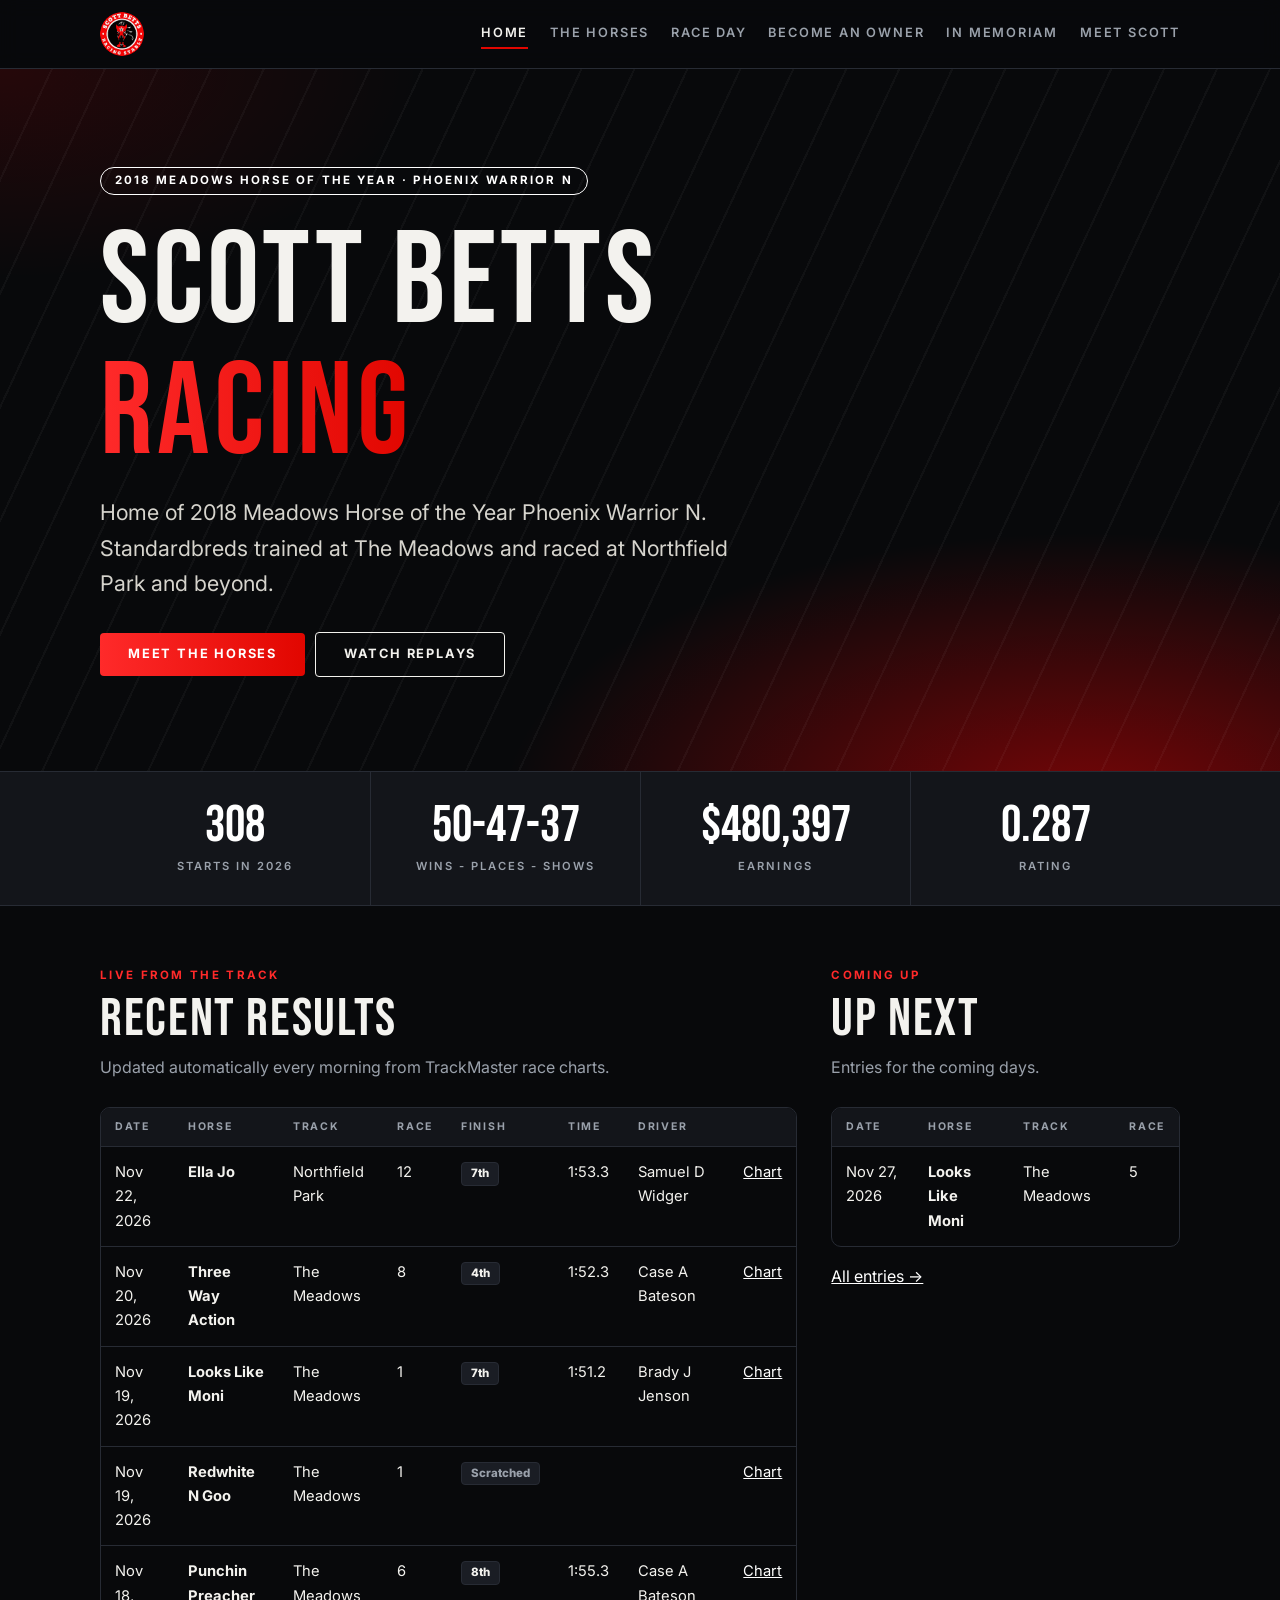
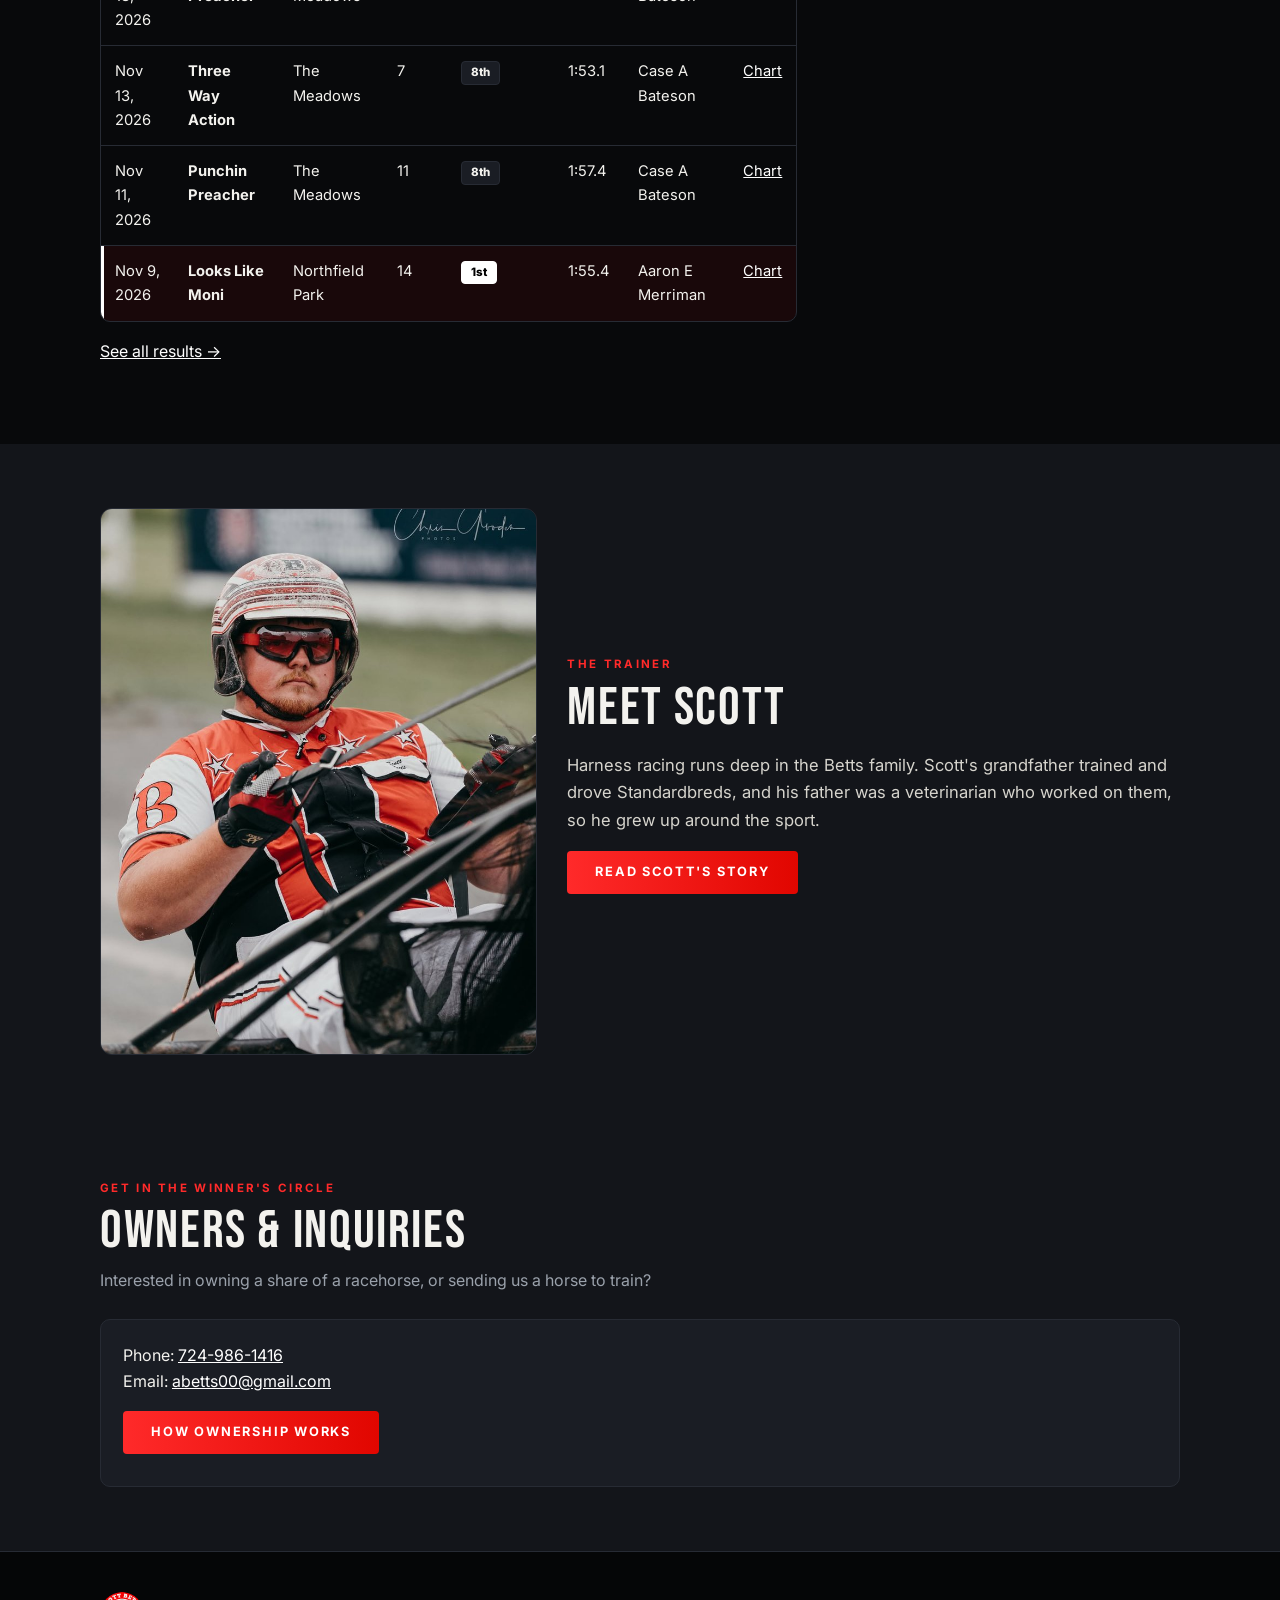
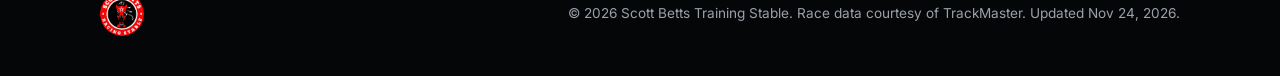
==== commit e27d0ef6: "Daily update: Looks Like Moni entered at The Meadows 11/27" ====
--- a/index.html
+++ b/index.html
@@ -22,7 +22,7 @@
 <div><div class="eyebrow">Live from the track</div><h2>Recent Results</h2><p class="sub">Updated automatically every morning from TrackMaster race charts.</p>
 <div class="scroll"><table><thead><tr><th>Date</th><th>Horse</th><th>Track</th><th>Race</th><th>Finish</th><th>Time</th><th>Driver</th><th></th></tr></thead><tbody><tr class=""><td>Nov 22, 2026</td><td><b>Ella Jo</b></td><td>Northfield Park</td><td>12</td><td><span class="pill ">7th</span></td><td>1:53.3</td><td>Samuel D Widger</td><td><a href="http://www.trackmaster.com/cgi-bin/hchxml2html.cgi?track=NFLD&amp;date=20261122&amp;race=12&amp;cardid=6&amp;key=b8cb57b58aed3de68429e9d87376a23b&amp;source=stable" target="_blank" rel="noopener">Chart</a></td></tr><tr class=""><td>Nov 20, 2026</td><td><b>Three Way Action</b></td><td>The Meadows</td><td>8</td><td><span class="pill ">4th</span></td><td>1:52.3</td><td>Case A Bateson</td><td><a href="http://www.trackmaster.com/cgi-bin/hchxml2html.cgi?track=MEA&amp;date=20261120&amp;race=8&amp;cardid=5&amp;key=154badcc66c1b4148fd4fc072592d474&amp;source=stable" target="_blank" rel="noopener">Chart</a></td></tr><tr class=""><td>Nov 19, 2026</td><td><b>Looks Like Moni</b></td><td>The Meadows</td><td>1</td><td><span class="pill ">7th</span></td><td>1:51.2</td><td>Brady J Jenson</td><td><a href="http://www.trackmaster.com/cgi-bin/hchxml2html.cgi?track=MEA&amp;date=20261119&amp;race=1&amp;cardid=5&amp;key=d35c31549959dc28fd2aaddea4fc53af&amp;source=stable" target="_blank" rel="noopener">Chart</a></td></tr><tr class=""><td>Nov 19, 2026</td><td><b>Redwhite N Goo</b></td><td>The Meadows</td><td>1</td><td><span class="pill x">Scratched</span></td><td></td><td></td><td><a href="http://www.trackmaster.com/cgi-bin/hchxml2html.cgi?track=MEA&amp;date=20261119&amp;race=1&amp;cardid=5&amp;key=d35c31549959dc28fd2aaddea4fc53af&amp;source=stable" target="_blank" rel="noopener">Chart</a></td></tr><tr class=""><td>Nov 18, 2026</td><td><b>Punchin Preacher</b></td><td>The Meadows</td><td>6</td><td><span class="pill ">8th</span></td><td>1:55.3</td><td>Case A Bateson</td><td><a href="http://www.trackmaster.com/cgi-bin/hchxml2html.cgi?track=MEA&amp;date=20261118&amp;race=6&amp;cardid=5&amp;key=00b3dd638b723ea139cc02a13b6f98f8&amp;source=stable" target="_blank" rel="noopener">Chart</a></td></tr><tr class=""><td>Nov 13, 2026</td><td><b>Three Way Action</b></td><td>The Meadows</td><td>7</td><td><span class="pill ">8th</span></td><td>1:53.1</td><td>Case A Bateson</td><td><a href="http://www.trackmaster.com/cgi-bin/hchxml2html.cgi?track=MEA&amp;date=20261113&amp;race=7&amp;cardid=5&amp;key=ae5956a1191a5f987d590ee98e4b7261&amp;source=stable" target="_blank" rel="noopener">Chart</a></td></tr><tr class=""><td>Nov 11, 2026</td><td><b>Punchin Preacher</b></td><td>The Meadows</td><td>11</td><td><span class="pill ">8th</span></td><td>1:57.4</td><td>Case A Bateson</td><td><a href="http://www.trackmaster.com/cgi-bin/hchxml2html.cgi?track=MEA&amp;date=20261111&amp;race=11&amp;cardid=5&amp;key=365de1587f361e60efbac296246e44f0&amp;source=stable" target="_blank" rel="noopener">Chart</a></td></tr><tr class="win"><td>Nov 9, 2026</td><td><b>Looks Like Moni</b></td><td>Northfield Park</td><td>14</td><td><span class="pill w">1st</span></td><td>1:55.4</td><td>Aaron E Merriman</td><td><a href="http://www.trackmaster.com/cgi-bin/hchxml2html.cgi?track=NFLD&amp;date=20261109&amp;race=14&amp;cardid=6&amp;key=d3251a0b61af561b47c9c2e811aa74d6&amp;source=stable" target="_blank" rel="noopener">Chart</a></td></tr></tbody></table></div>
 <p><a href="racing.html#results">See all results &rarr;</a></p></div>
-<div><div class="eyebrow">Coming up</div><h2>Up Next</h2><p class="sub">Entries for the coming days.</p><div class="card"><p class="note" style="margin:0">No entries posted right now. Check back soon.</p></div><p><a href="racing.html#entries">All entries &rarr;</a></p></div>
+<div><div class="eyebrow">Coming up</div><h2>Up Next</h2><p class="sub">Entries for the coming days.</p><div class="scroll"><table style="min-width:0"><thead><tr><th>Date</th><th>Horse</th><th>Track</th><th>Race</th></tr></thead><tbody><tr><td>Nov 27, 2026</td><td><b>Looks Like Moni</b></td><td>The Meadows</td><td>5</td></tr></tbody></table></div><p><a href="racing.html#entries">All entries &rarr;</a></p></div>
 </div></section>
 <section class="alt"><div class="wrap about">
 <div class="photo"><img src="scott.jpg" alt="Scott Betts"></div>
@@ -31,5 +31,5 @@
 <a class="btn" href="about.html">Read Scott's story</a></div>
 </div></section>
 <section class="alt"><div class="wrap"><div class="eyebrow">Get in the winner's circle</div><h2>Owners &amp; Inquiries</h2><p class="sub">Interested in owning a share of a racehorse, or sending us a horse to train?</p><div class="card">Phone: <a href="tel:724-986-1416">724-986-1416</a><br>Email: <a href="mailto:abetts00@gmail.com">abetts00@gmail.com</a><p style="margin:16px 0 0"><a class="btn" href="owners.html">How ownership works</a></p></div></div></section>
-<footer><div class="wrap"><a class="brand" href="index.html"><img src="logo.png" alt="Scott Betts Training Stable"></a><div>&copy; 2026 Scott Betts Training Stable. Race data courtesy of TrackMaster. Updated Nov 23, 2026.</div></div></footer>
+<footer><div class="wrap"><a class="brand" href="index.html"><img src="logo.png" alt="Scott Betts Training Stable"></a><div>&copy; 2026 Scott Betts Training Stable. Race data courtesy of TrackMaster. Updated Nov 24, 2026.</div></div></footer>
 </body></html>
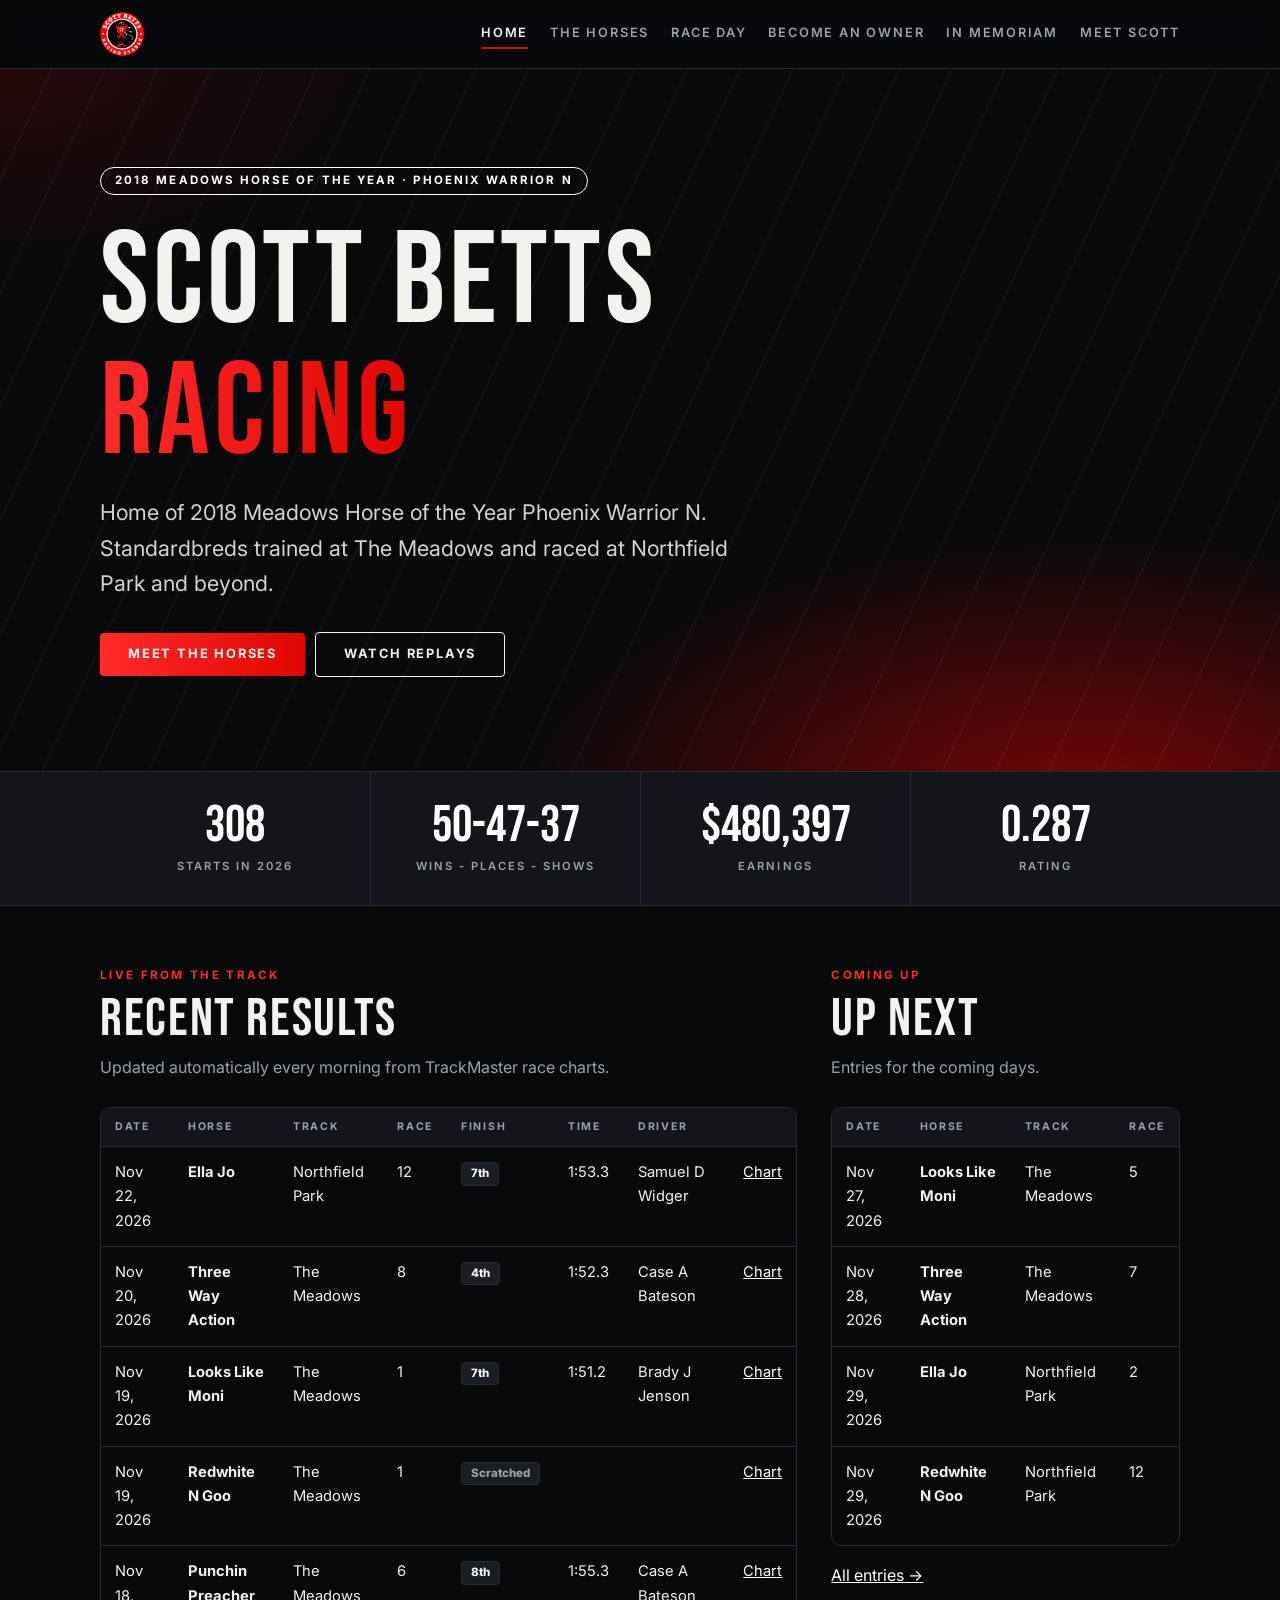
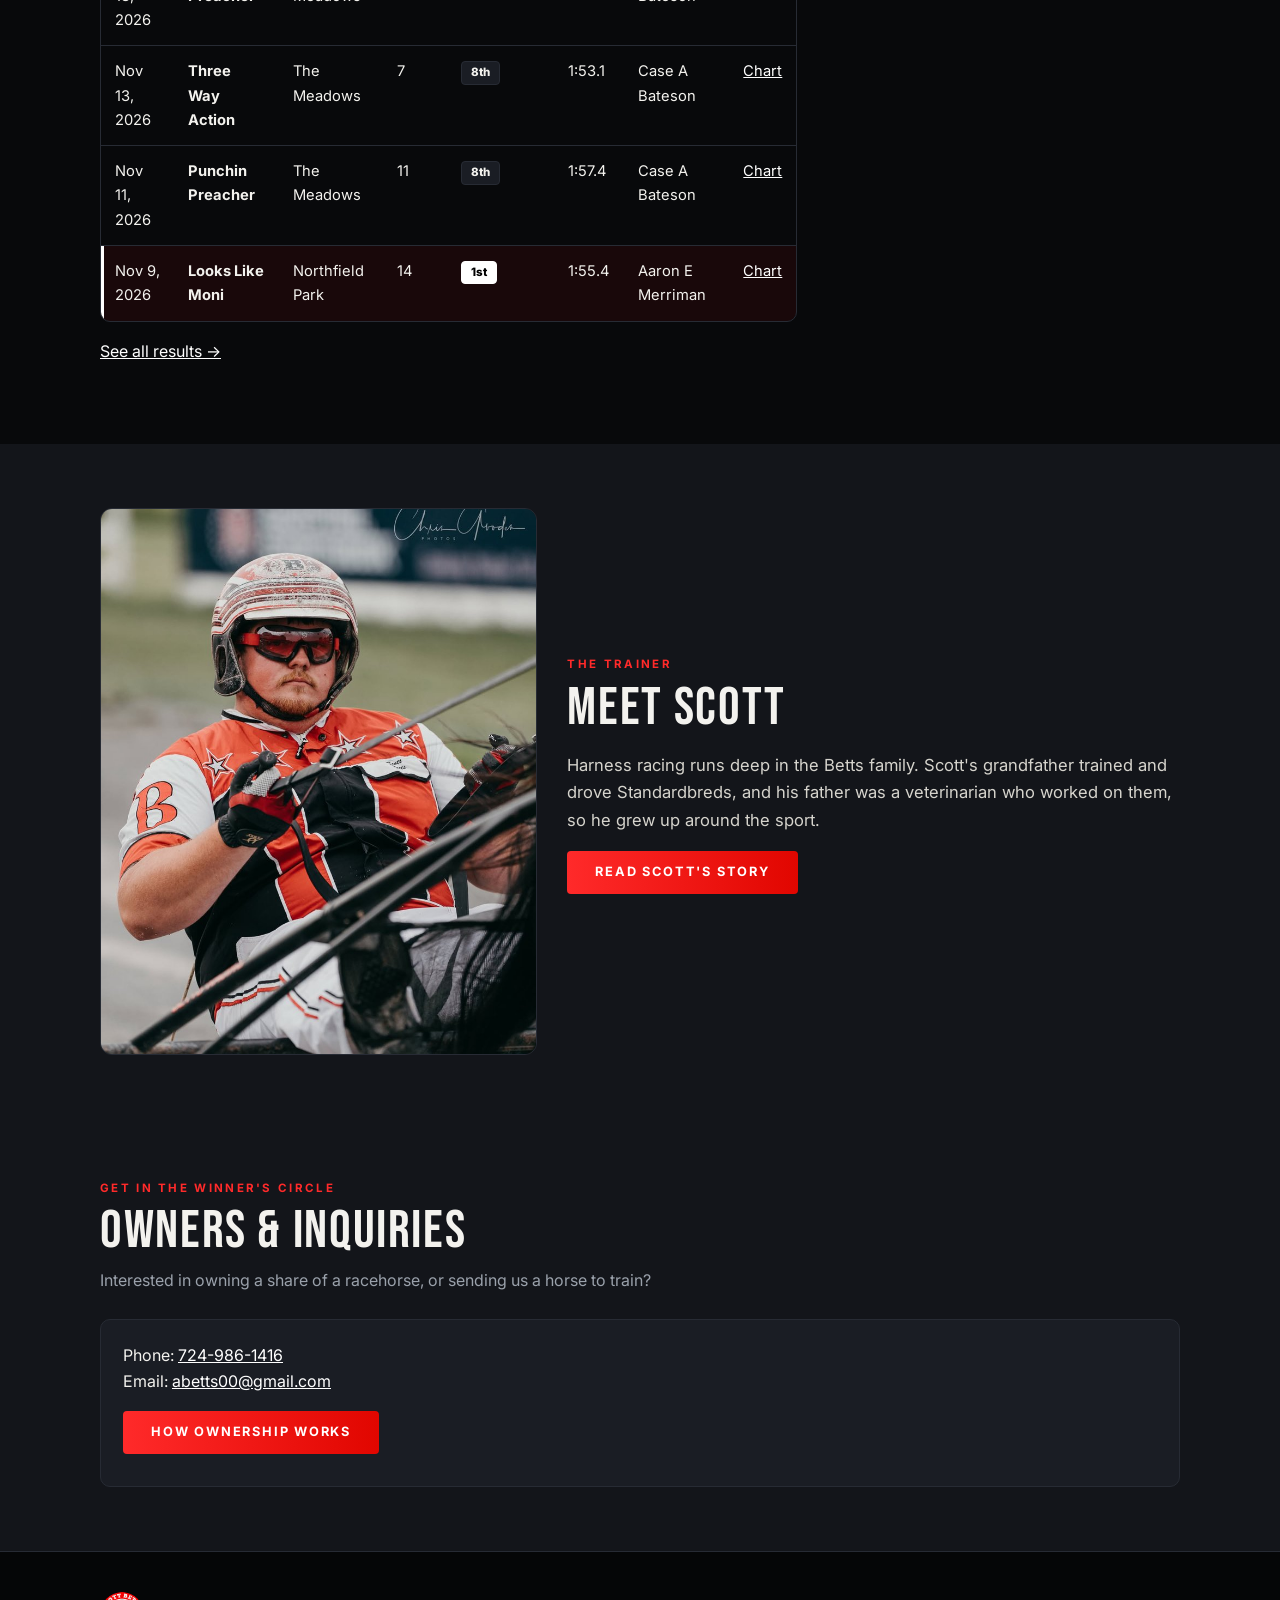
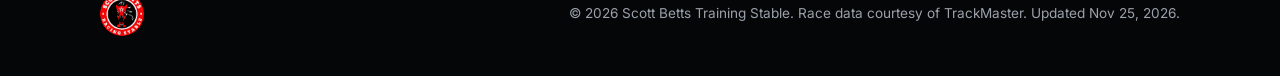
==== commit 85bf0a3c: "Daily update: Three Way Action entered at The Meadows 11/28; Ella Jo entered at Northfield Park 11/2" ====
--- a/index.html
+++ b/index.html
@@ -22,7 +22,7 @@
 <div><div class="eyebrow">Live from the track</div><h2>Recent Results</h2><p class="sub">Updated automatically every morning from TrackMaster race charts.</p>
 <div class="scroll"><table><thead><tr><th>Date</th><th>Horse</th><th>Track</th><th>Race</th><th>Finish</th><th>Time</th><th>Driver</th><th></th></tr></thead><tbody><tr class=""><td>Nov 22, 2026</td><td><b>Ella Jo</b></td><td>Northfield Park</td><td>12</td><td><span class="pill ">7th</span></td><td>1:53.3</td><td>Samuel D Widger</td><td><a href="http://www.trackmaster.com/cgi-bin/hchxml2html.cgi?track=NFLD&amp;date=20261122&amp;race=12&amp;cardid=6&amp;key=b8cb57b58aed3de68429e9d87376a23b&amp;source=stable" target="_blank" rel="noopener">Chart</a></td></tr><tr class=""><td>Nov 20, 2026</td><td><b>Three Way Action</b></td><td>The Meadows</td><td>8</td><td><span class="pill ">4th</span></td><td>1:52.3</td><td>Case A Bateson</td><td><a href="http://www.trackmaster.com/cgi-bin/hchxml2html.cgi?track=MEA&amp;date=20261120&amp;race=8&amp;cardid=5&amp;key=154badcc66c1b4148fd4fc072592d474&amp;source=stable" target="_blank" rel="noopener">Chart</a></td></tr><tr class=""><td>Nov 19, 2026</td><td><b>Looks Like Moni</b></td><td>The Meadows</td><td>1</td><td><span class="pill ">7th</span></td><td>1:51.2</td><td>Brady J Jenson</td><td><a href="http://www.trackmaster.com/cgi-bin/hchxml2html.cgi?track=MEA&amp;date=20261119&amp;race=1&amp;cardid=5&amp;key=d35c31549959dc28fd2aaddea4fc53af&amp;source=stable" target="_blank" rel="noopener">Chart</a></td></tr><tr class=""><td>Nov 19, 2026</td><td><b>Redwhite N Goo</b></td><td>The Meadows</td><td>1</td><td><span class="pill x">Scratched</span></td><td></td><td></td><td><a href="http://www.trackmaster.com/cgi-bin/hchxml2html.cgi?track=MEA&amp;date=20261119&amp;race=1&amp;cardid=5&amp;key=d35c31549959dc28fd2aaddea4fc53af&amp;source=stable" target="_blank" rel="noopener">Chart</a></td></tr><tr class=""><td>Nov 18, 2026</td><td><b>Punchin Preacher</b></td><td>The Meadows</td><td>6</td><td><span class="pill ">8th</span></td><td>1:55.3</td><td>Case A Bateson</td><td><a href="http://www.trackmaster.com/cgi-bin/hchxml2html.cgi?track=MEA&amp;date=20261118&amp;race=6&amp;cardid=5&amp;key=00b3dd638b723ea139cc02a13b6f98f8&amp;source=stable" target="_blank" rel="noopener">Chart</a></td></tr><tr class=""><td>Nov 13, 2026</td><td><b>Three Way Action</b></td><td>The Meadows</td><td>7</td><td><span class="pill ">8th</span></td><td>1:53.1</td><td>Case A Bateson</td><td><a href="http://www.trackmaster.com/cgi-bin/hchxml2html.cgi?track=MEA&amp;date=20261113&amp;race=7&amp;cardid=5&amp;key=ae5956a1191a5f987d590ee98e4b7261&amp;source=stable" target="_blank" rel="noopener">Chart</a></td></tr><tr class=""><td>Nov 11, 2026</td><td><b>Punchin Preacher</b></td><td>The Meadows</td><td>11</td><td><span class="pill ">8th</span></td><td>1:57.4</td><td>Case A Bateson</td><td><a href="http://www.trackmaster.com/cgi-bin/hchxml2html.cgi?track=MEA&amp;date=20261111&amp;race=11&amp;cardid=5&amp;key=365de1587f361e60efbac296246e44f0&amp;source=stable" target="_blank" rel="noopener">Chart</a></td></tr><tr class="win"><td>Nov 9, 2026</td><td><b>Looks Like Moni</b></td><td>Northfield Park</td><td>14</td><td><span class="pill w">1st</span></td><td>1:55.4</td><td>Aaron E Merriman</td><td><a href="http://www.trackmaster.com/cgi-bin/hchxml2html.cgi?track=NFLD&amp;date=20261109&amp;race=14&amp;cardid=6&amp;key=d3251a0b61af561b47c9c2e811aa74d6&amp;source=stable" target="_blank" rel="noopener">Chart</a></td></tr></tbody></table></div>
 <p><a href="racing.html#results">See all results &rarr;</a></p></div>
-<div><div class="eyebrow">Coming up</div><h2>Up Next</h2><p class="sub">Entries for the coming days.</p><div class="scroll"><table style="min-width:0"><thead><tr><th>Date</th><th>Horse</th><th>Track</th><th>Race</th></tr></thead><tbody><tr><td>Nov 27, 2026</td><td><b>Looks Like Moni</b></td><td>The Meadows</td><td>5</td></tr></tbody></table></div><p><a href="racing.html#entries">All entries &rarr;</a></p></div>
+<div><div class="eyebrow">Coming up</div><h2>Up Next</h2><p class="sub">Entries for the coming days.</p><div class="scroll"><table style="min-width:0"><thead><tr><th>Date</th><th>Horse</th><th>Track</th><th>Race</th></tr></thead><tbody><tr><td>Nov 27, 2026</td><td><b>Looks Like Moni</b></td><td>The Meadows</td><td>5</td></tr><tr><td>Nov 28, 2026</td><td><b>Three Way Action</b></td><td>The Meadows</td><td>7</td></tr><tr><td>Nov 29, 2026</td><td><b>Ella Jo</b></td><td>Northfield Park</td><td>2</td></tr><tr><td>Nov 29, 2026</td><td><b>Redwhite N Goo</b></td><td>Northfield Park</td><td>12</td></tr></tbody></table></div><p><a href="racing.html#entries">All entries &rarr;</a></p></div>
 </div></section>
 <section class="alt"><div class="wrap about">
 <div class="photo"><img src="scott.jpg" alt="Scott Betts"></div>
@@ -31,5 +31,5 @@
 <a class="btn" href="about.html">Read Scott's story</a></div>
 </div></section>
 <section class="alt"><div class="wrap"><div class="eyebrow">Get in the winner's circle</div><h2>Owners &amp; Inquiries</h2><p class="sub">Interested in owning a share of a racehorse, or sending us a horse to train?</p><div class="card">Phone: <a href="tel:724-986-1416">724-986-1416</a><br>Email: <a href="mailto:abetts00@gmail.com">abetts00@gmail.com</a><p style="margin:16px 0 0"><a class="btn" href="owners.html">How ownership works</a></p></div></div></section>
-<footer><div class="wrap"><a class="brand" href="index.html"><img src="logo.png" alt="Scott Betts Training Stable"></a><div>&copy; 2026 Scott Betts Training Stable. Race data courtesy of TrackMaster. Updated Nov 24, 2026.</div></div></footer>
+<footer><div class="wrap"><a class="brand" href="index.html"><img src="logo.png" alt="Scott Betts Training Stable"></a><div>&copy; 2026 Scott Betts Training Stable. Race data courtesy of TrackMaster. Updated Nov 25, 2026.</div></div></footer>
 </body></html>
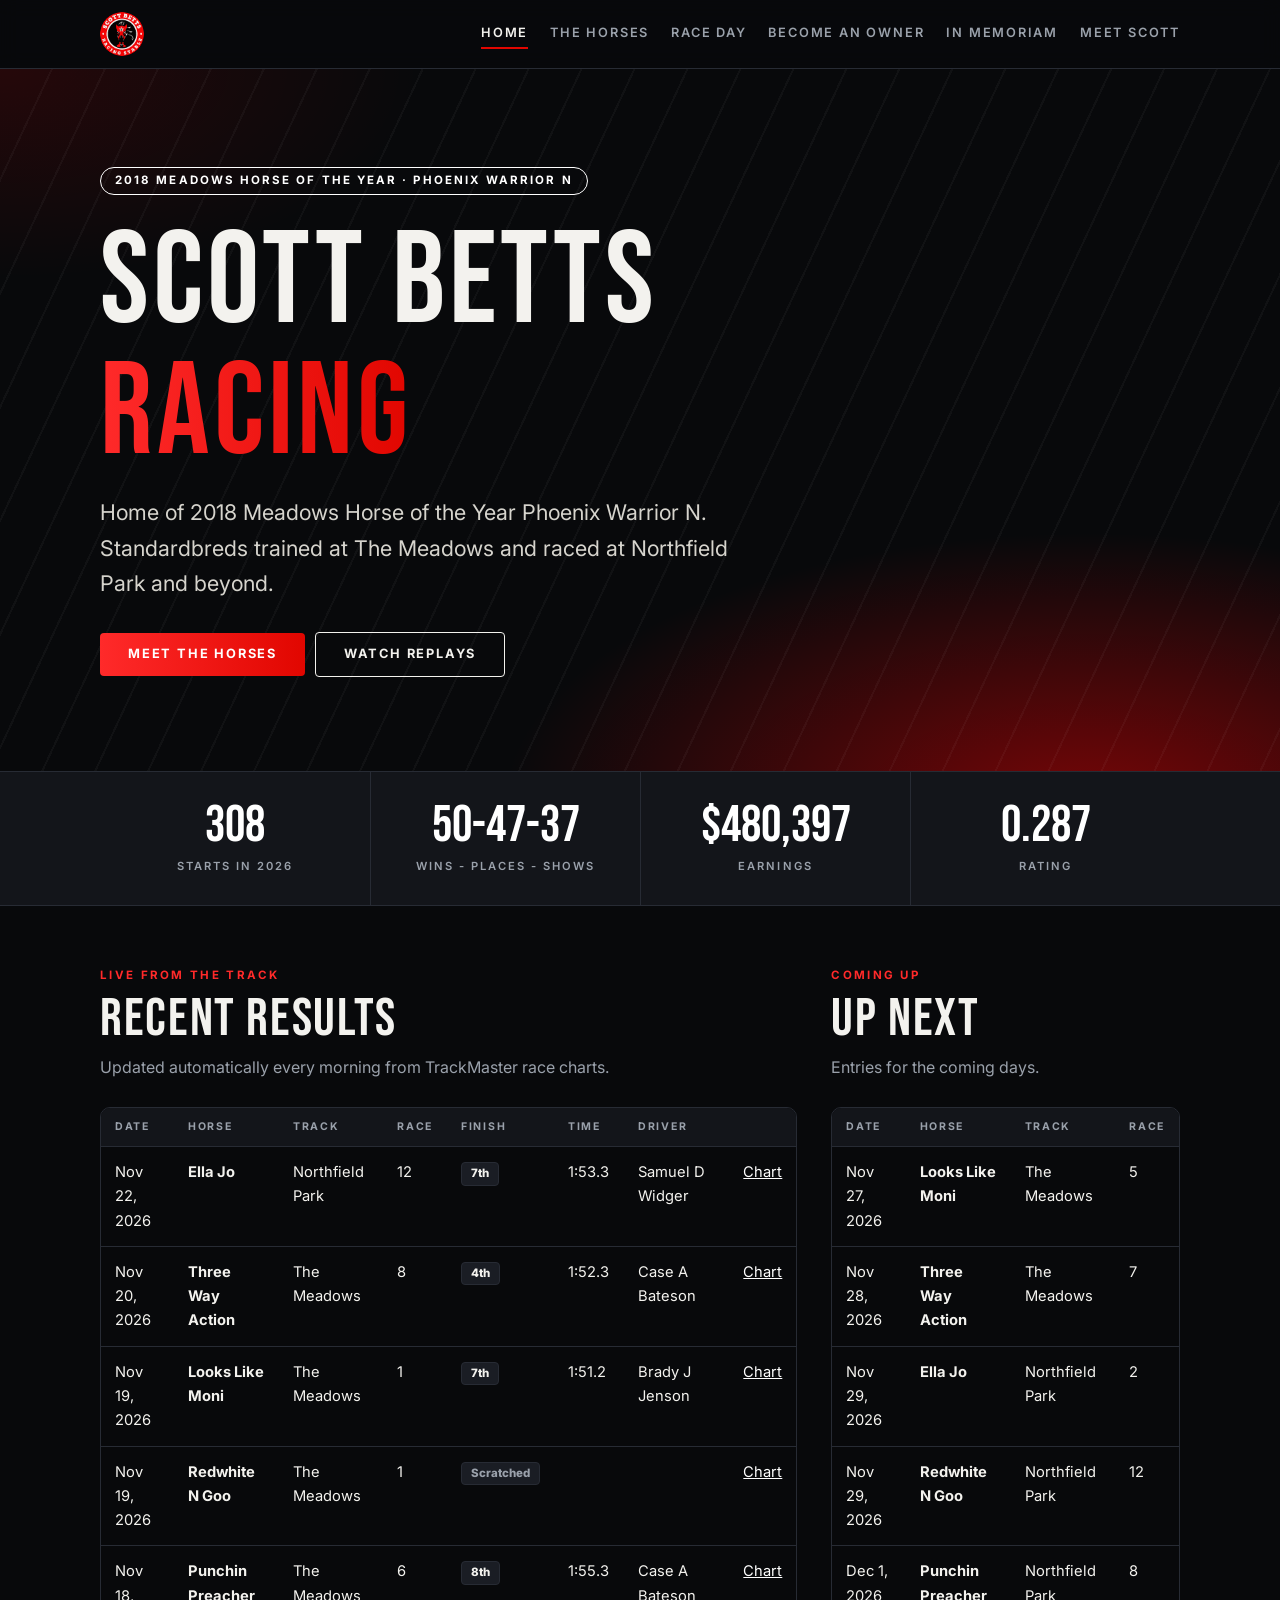
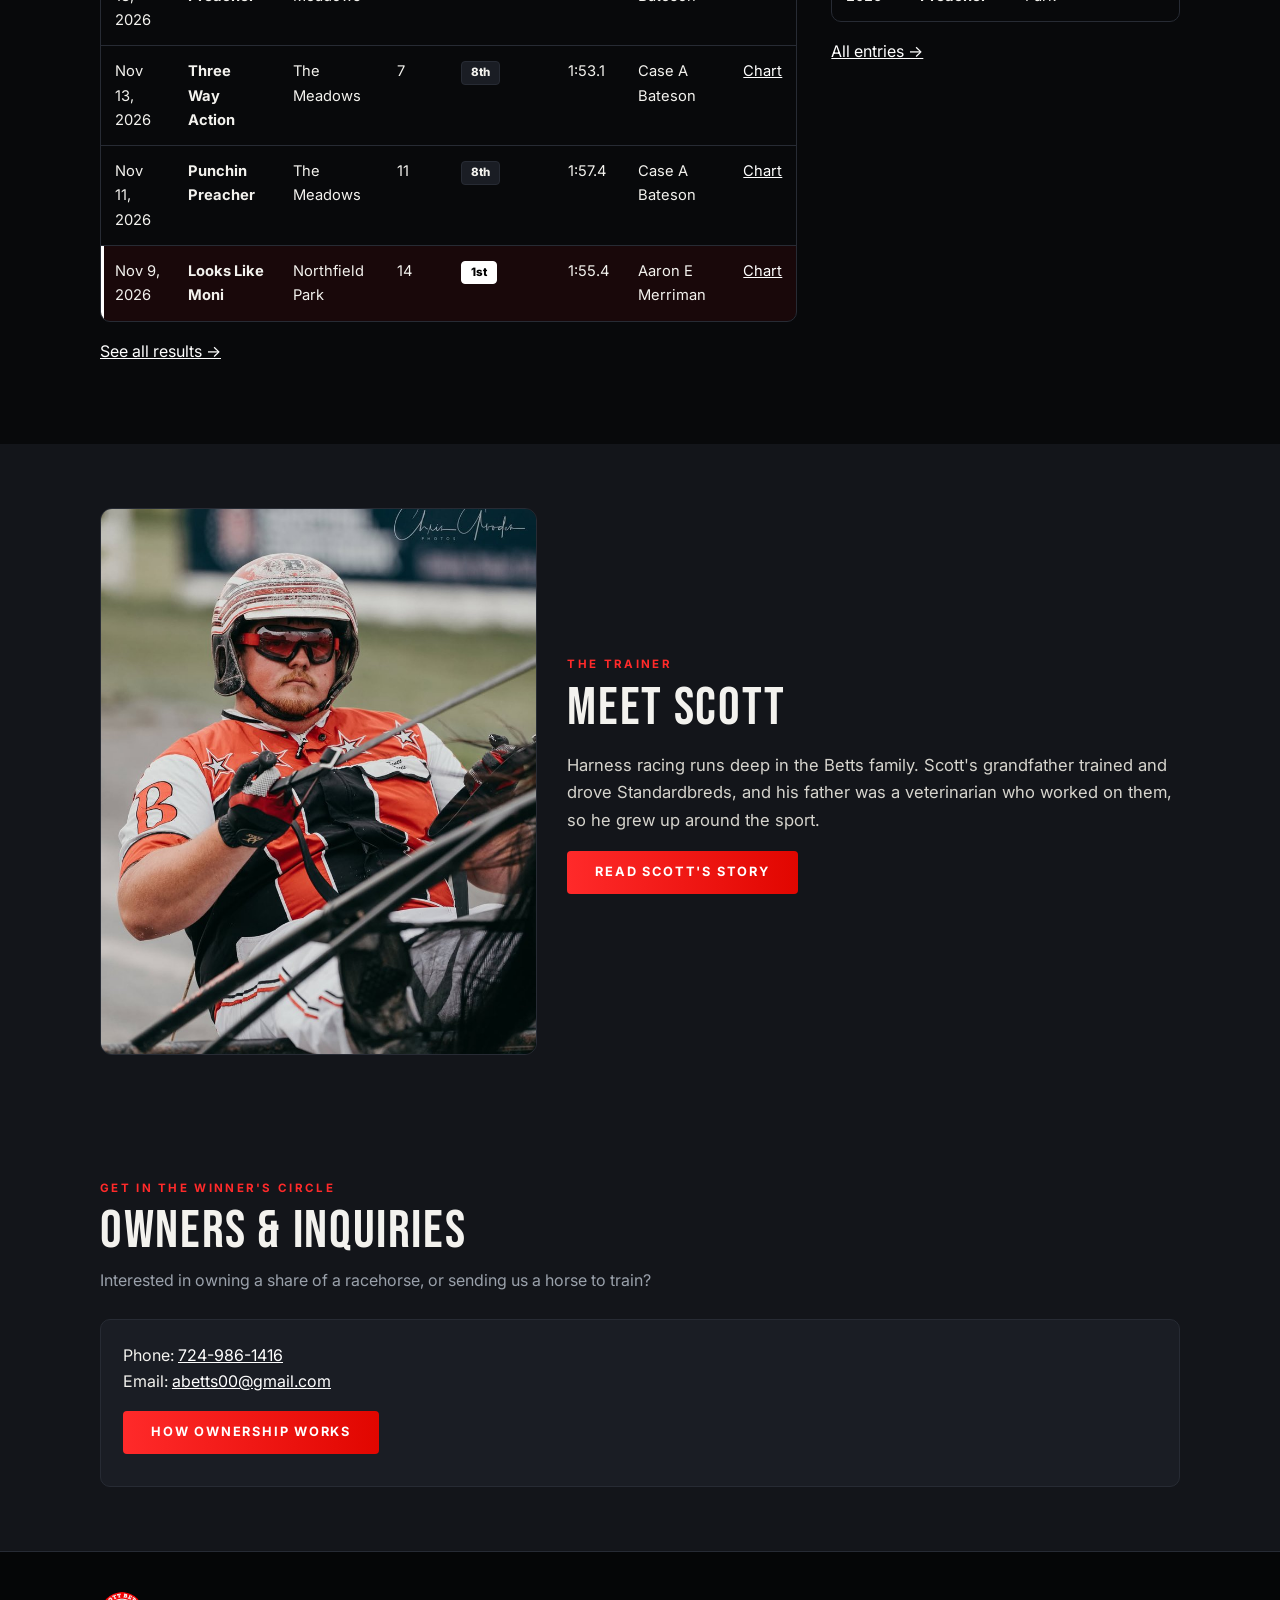
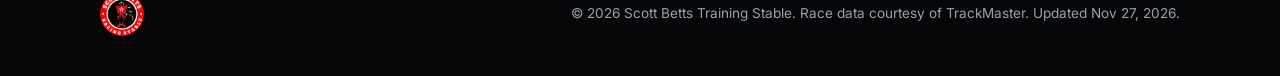
==== commit cba70606: "Daily update: Punchin Preacher entered at Northfield Park 12/1" ====
--- a/index.html
+++ b/index.html
@@ -22,7 +22,7 @@
 <div><div class="eyebrow">Live from the track</div><h2>Recent Results</h2><p class="sub">Updated automatically every morning from TrackMaster race charts.</p>
 <div class="scroll"><table><thead><tr><th>Date</th><th>Horse</th><th>Track</th><th>Race</th><th>Finish</th><th>Time</th><th>Driver</th><th></th></tr></thead><tbody><tr class=""><td>Nov 22, 2026</td><td><b>Ella Jo</b></td><td>Northfield Park</td><td>12</td><td><span class="pill ">7th</span></td><td>1:53.3</td><td>Samuel D Widger</td><td><a href="http://www.trackmaster.com/cgi-bin/hchxml2html.cgi?track=NFLD&amp;date=20261122&amp;race=12&amp;cardid=6&amp;key=b8cb57b58aed3de68429e9d87376a23b&amp;source=stable" target="_blank" rel="noopener">Chart</a></td></tr><tr class=""><td>Nov 20, 2026</td><td><b>Three Way Action</b></td><td>The Meadows</td><td>8</td><td><span class="pill ">4th</span></td><td>1:52.3</td><td>Case A Bateson</td><td><a href="http://www.trackmaster.com/cgi-bin/hchxml2html.cgi?track=MEA&amp;date=20261120&amp;race=8&amp;cardid=5&amp;key=154badcc66c1b4148fd4fc072592d474&amp;source=stable" target="_blank" rel="noopener">Chart</a></td></tr><tr class=""><td>Nov 19, 2026</td><td><b>Looks Like Moni</b></td><td>The Meadows</td><td>1</td><td><span class="pill ">7th</span></td><td>1:51.2</td><td>Brady J Jenson</td><td><a href="http://www.trackmaster.com/cgi-bin/hchxml2html.cgi?track=MEA&amp;date=20261119&amp;race=1&amp;cardid=5&amp;key=d35c31549959dc28fd2aaddea4fc53af&amp;source=stable" target="_blank" rel="noopener">Chart</a></td></tr><tr class=""><td>Nov 19, 2026</td><td><b>Redwhite N Goo</b></td><td>The Meadows</td><td>1</td><td><span class="pill x">Scratched</span></td><td></td><td></td><td><a href="http://www.trackmaster.com/cgi-bin/hchxml2html.cgi?track=MEA&amp;date=20261119&amp;race=1&amp;cardid=5&amp;key=d35c31549959dc28fd2aaddea4fc53af&amp;source=stable" target="_blank" rel="noopener">Chart</a></td></tr><tr class=""><td>Nov 18, 2026</td><td><b>Punchin Preacher</b></td><td>The Meadows</td><td>6</td><td><span class="pill ">8th</span></td><td>1:55.3</td><td>Case A Bateson</td><td><a href="http://www.trackmaster.com/cgi-bin/hchxml2html.cgi?track=MEA&amp;date=20261118&amp;race=6&amp;cardid=5&amp;key=00b3dd638b723ea139cc02a13b6f98f8&amp;source=stable" target="_blank" rel="noopener">Chart</a></td></tr><tr class=""><td>Nov 13, 2026</td><td><b>Three Way Action</b></td><td>The Meadows</td><td>7</td><td><span class="pill ">8th</span></td><td>1:53.1</td><td>Case A Bateson</td><td><a href="http://www.trackmaster.com/cgi-bin/hchxml2html.cgi?track=MEA&amp;date=20261113&amp;race=7&amp;cardid=5&amp;key=ae5956a1191a5f987d590ee98e4b7261&amp;source=stable" target="_blank" rel="noopener">Chart</a></td></tr><tr class=""><td>Nov 11, 2026</td><td><b>Punchin Preacher</b></td><td>The Meadows</td><td>11</td><td><span class="pill ">8th</span></td><td>1:57.4</td><td>Case A Bateson</td><td><a href="http://www.trackmaster.com/cgi-bin/hchxml2html.cgi?track=MEA&amp;date=20261111&amp;race=11&amp;cardid=5&amp;key=365de1587f361e60efbac296246e44f0&amp;source=stable" target="_blank" rel="noopener">Chart</a></td></tr><tr class="win"><td>Nov 9, 2026</td><td><b>Looks Like Moni</b></td><td>Northfield Park</td><td>14</td><td><span class="pill w">1st</span></td><td>1:55.4</td><td>Aaron E Merriman</td><td><a href="http://www.trackmaster.com/cgi-bin/hchxml2html.cgi?track=NFLD&amp;date=20261109&amp;race=14&amp;cardid=6&amp;key=d3251a0b61af561b47c9c2e811aa74d6&amp;source=stable" target="_blank" rel="noopener">Chart</a></td></tr></tbody></table></div>
 <p><a href="racing.html#results">See all results &rarr;</a></p></div>
-<div><div class="eyebrow">Coming up</div><h2>Up Next</h2><p class="sub">Entries for the coming days.</p><div class="scroll"><table style="min-width:0"><thead><tr><th>Date</th><th>Horse</th><th>Track</th><th>Race</th></tr></thead><tbody><tr><td>Nov 27, 2026</td><td><b>Looks Like Moni</b></td><td>The Meadows</td><td>5</td></tr><tr><td>Nov 28, 2026</td><td><b>Three Way Action</b></td><td>The Meadows</td><td>7</td></tr><tr><td>Nov 29, 2026</td><td><b>Ella Jo</b></td><td>Northfield Park</td><td>2</td></tr><tr><td>Nov 29, 2026</td><td><b>Redwhite N Goo</b></td><td>Northfield Park</td><td>12</td></tr></tbody></table></div><p><a href="racing.html#entries">All entries &rarr;</a></p></div>
+<div><div class="eyebrow">Coming up</div><h2>Up Next</h2><p class="sub">Entries for the coming days.</p><div class="scroll"><table style="min-width:0"><thead><tr><th>Date</th><th>Horse</th><th>Track</th><th>Race</th></tr></thead><tbody><tr><td>Nov 27, 2026</td><td><b>Looks Like Moni</b></td><td>The Meadows</td><td>5</td></tr><tr><td>Nov 28, 2026</td><td><b>Three Way Action</b></td><td>The Meadows</td><td>7</td></tr><tr><td>Nov 29, 2026</td><td><b>Ella Jo</b></td><td>Northfield Park</td><td>2</td></tr><tr><td>Nov 29, 2026</td><td><b>Redwhite N Goo</b></td><td>Northfield Park</td><td>12</td></tr><tr><td>Dec 1, 2026</td><td><b>Punchin Preacher</b></td><td>Northfield Park</td><td>8</td></tr></tbody></table></div><p><a href="racing.html#entries">All entries &rarr;</a></p></div>
 </div></section>
 <section class="alt"><div class="wrap about">
 <div class="photo"><img src="scott.jpg" alt="Scott Betts"></div>
@@ -31,5 +31,5 @@
 <a class="btn" href="about.html">Read Scott's story</a></div>
 </div></section>
 <section class="alt"><div class="wrap"><div class="eyebrow">Get in the winner's circle</div><h2>Owners &amp; Inquiries</h2><p class="sub">Interested in owning a share of a racehorse, or sending us a horse to train?</p><div class="card">Phone: <a href="tel:724-986-1416">724-986-1416</a><br>Email: <a href="mailto:abetts00@gmail.com">abetts00@gmail.com</a><p style="margin:16px 0 0"><a class="btn" href="owners.html">How ownership works</a></p></div></div></section>
-<footer><div class="wrap"><a class="brand" href="index.html"><img src="logo.png" alt="Scott Betts Training Stable"></a><div>&copy; 2026 Scott Betts Training Stable. Race data courtesy of TrackMaster. Updated Nov 25, 2026.</div></div></footer>
+<footer><div class="wrap"><a class="brand" href="index.html"><img src="logo.png" alt="Scott Betts Training Stable"></a><div>&copy; 2026 Scott Betts Training Stable. Race data courtesy of TrackMaster. Updated Nov 27, 2026.</div></div></footer>
 </body></html>
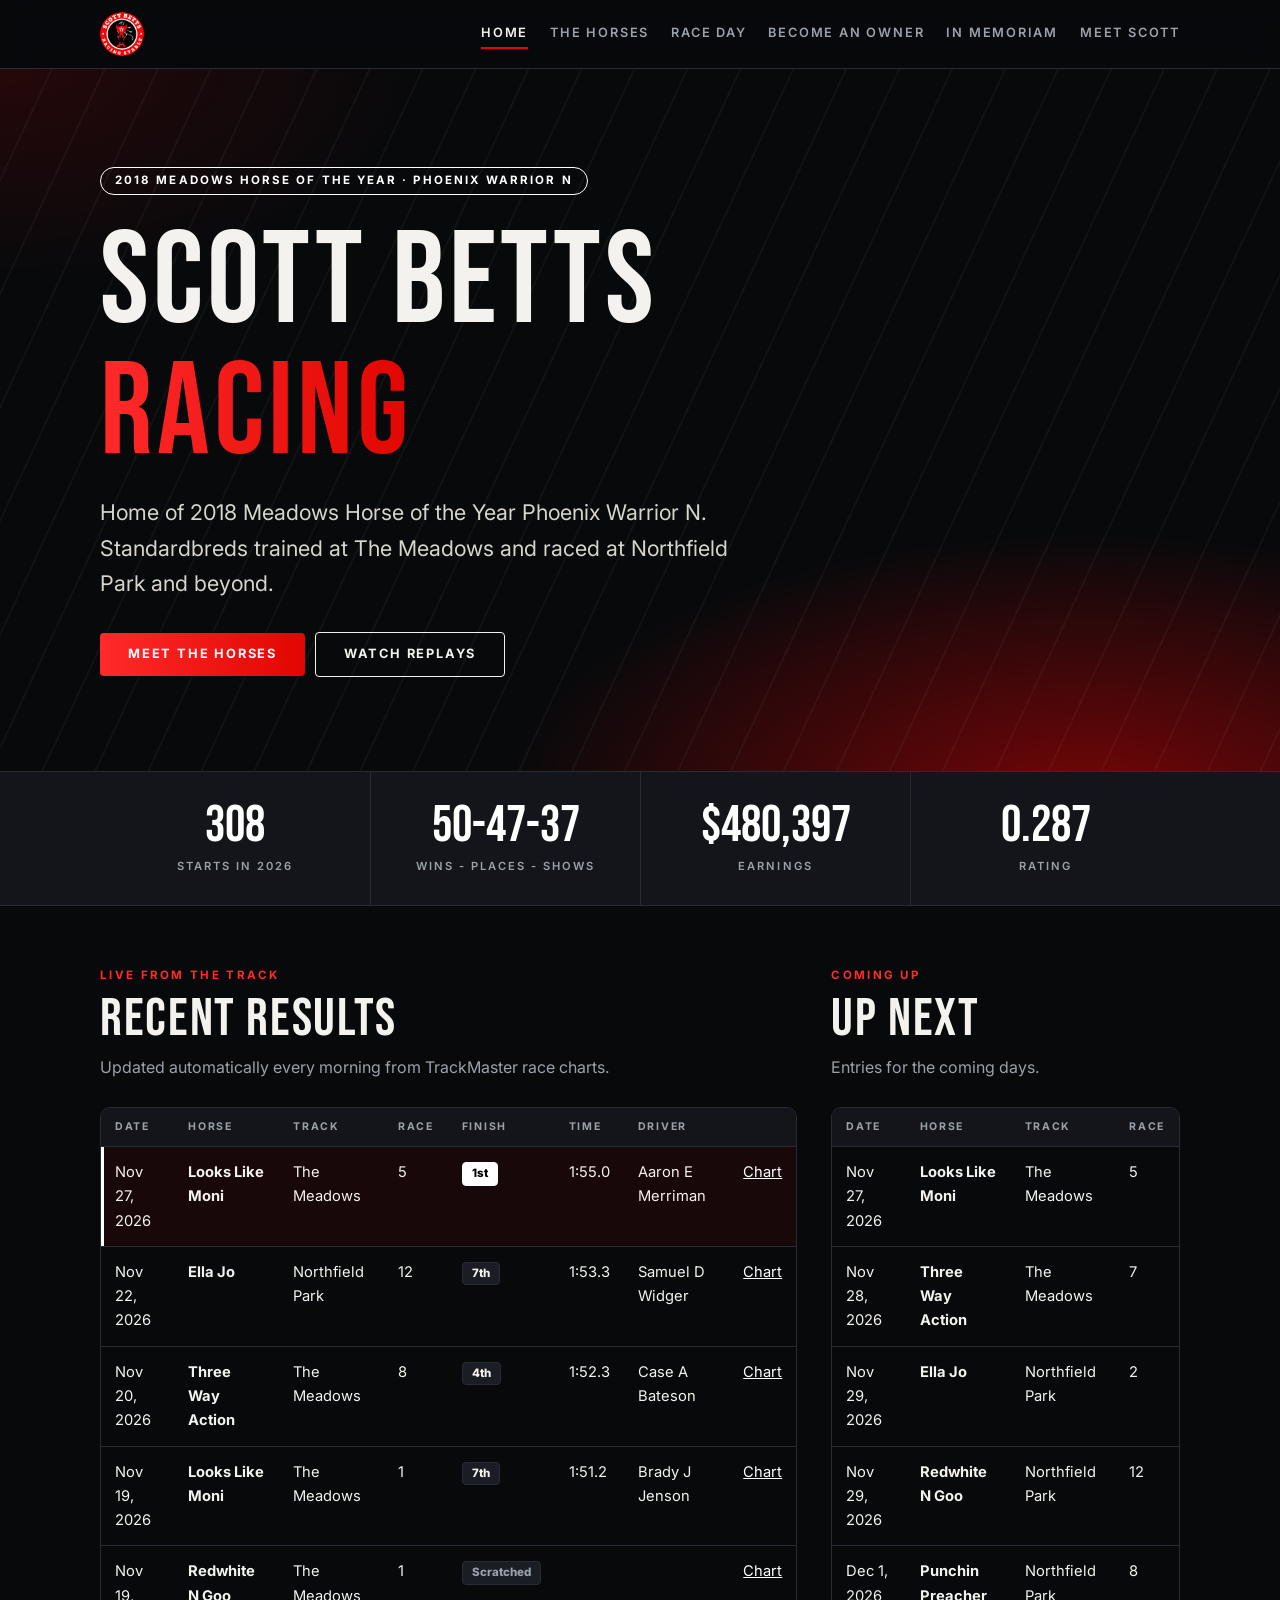
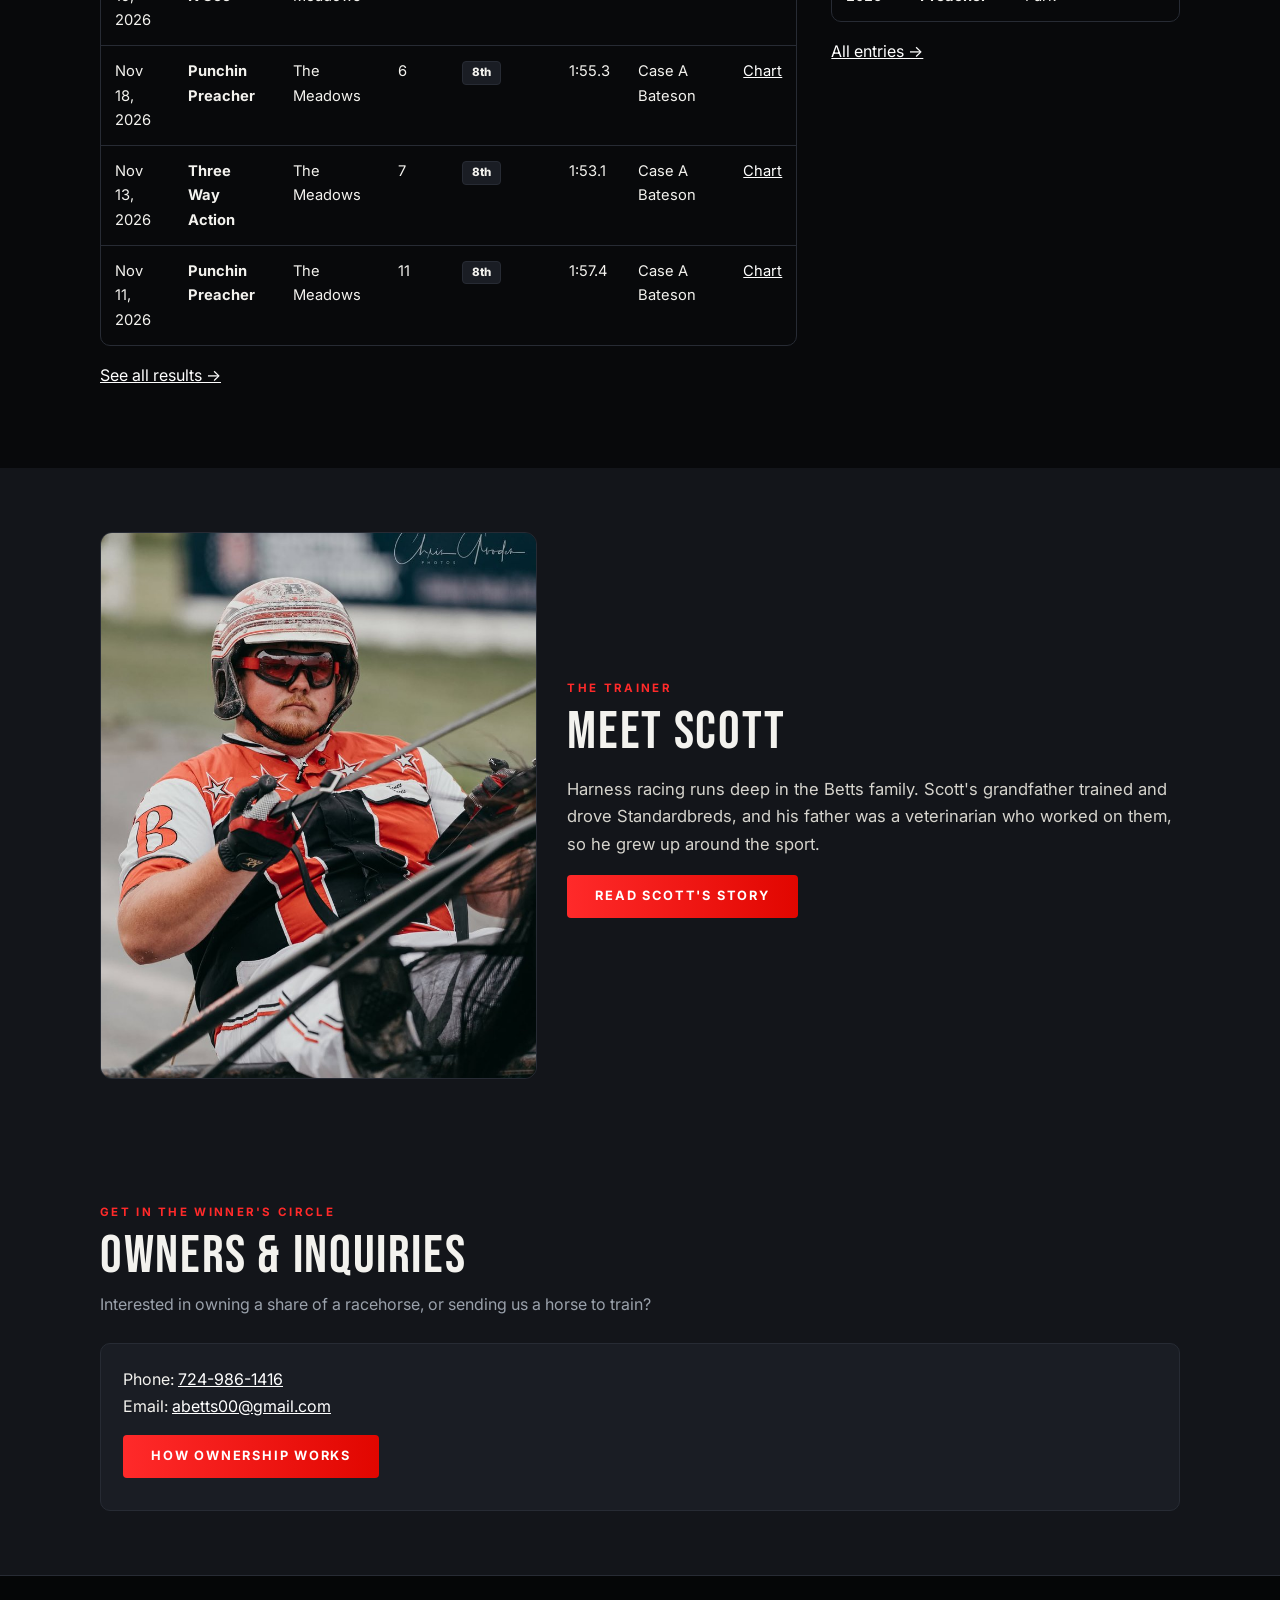
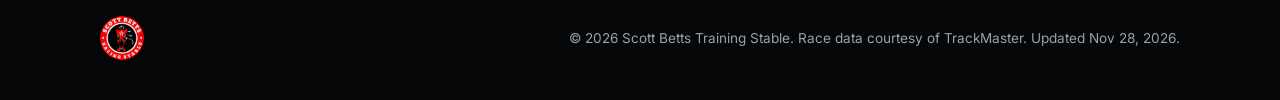
==== commit 3a6f1781: "Daily update: Looks Like Moni 1st at The Meadows (11/27); purses for 1 starts" ====
--- a/index.html
+++ b/index.html
@@ -20,7 +20,7 @@
 </div></div>
 <section><div class="wrap cols">
 <div><div class="eyebrow">Live from the track</div><h2>Recent Results</h2><p class="sub">Updated automatically every morning from TrackMaster race charts.</p>
-<div class="scroll"><table><thead><tr><th>Date</th><th>Horse</th><th>Track</th><th>Race</th><th>Finish</th><th>Time</th><th>Driver</th><th></th></tr></thead><tbody><tr class=""><td>Nov 22, 2026</td><td><b>Ella Jo</b></td><td>Northfield Park</td><td>12</td><td><span class="pill ">7th</span></td><td>1:53.3</td><td>Samuel D Widger</td><td><a href="http://www.trackmaster.com/cgi-bin/hchxml2html.cgi?track=NFLD&amp;date=20261122&amp;race=12&amp;cardid=6&amp;key=b8cb57b58aed3de68429e9d87376a23b&amp;source=stable" target="_blank" rel="noopener">Chart</a></td></tr><tr class=""><td>Nov 20, 2026</td><td><b>Three Way Action</b></td><td>The Meadows</td><td>8</td><td><span class="pill ">4th</span></td><td>1:52.3</td><td>Case A Bateson</td><td><a href="http://www.trackmaster.com/cgi-bin/hchxml2html.cgi?track=MEA&amp;date=20261120&amp;race=8&amp;cardid=5&amp;key=154badcc66c1b4148fd4fc072592d474&amp;source=stable" target="_blank" rel="noopener">Chart</a></td></tr><tr class=""><td>Nov 19, 2026</td><td><b>Looks Like Moni</b></td><td>The Meadows</td><td>1</td><td><span class="pill ">7th</span></td><td>1:51.2</td><td>Brady J Jenson</td><td><a href="http://www.trackmaster.com/cgi-bin/hchxml2html.cgi?track=MEA&amp;date=20261119&amp;race=1&amp;cardid=5&amp;key=d35c31549959dc28fd2aaddea4fc53af&amp;source=stable" target="_blank" rel="noopener">Chart</a></td></tr><tr class=""><td>Nov 19, 2026</td><td><b>Redwhite N Goo</b></td><td>The Meadows</td><td>1</td><td><span class="pill x">Scratched</span></td><td></td><td></td><td><a href="http://www.trackmaster.com/cgi-bin/hchxml2html.cgi?track=MEA&amp;date=20261119&amp;race=1&amp;cardid=5&amp;key=d35c31549959dc28fd2aaddea4fc53af&amp;source=stable" target="_blank" rel="noopener">Chart</a></td></tr><tr class=""><td>Nov 18, 2026</td><td><b>Punchin Preacher</b></td><td>The Meadows</td><td>6</td><td><span class="pill ">8th</span></td><td>1:55.3</td><td>Case A Bateson</td><td><a href="http://www.trackmaster.com/cgi-bin/hchxml2html.cgi?track=MEA&amp;date=20261118&amp;race=6&amp;cardid=5&amp;key=00b3dd638b723ea139cc02a13b6f98f8&amp;source=stable" target="_blank" rel="noopener">Chart</a></td></tr><tr class=""><td>Nov 13, 2026</td><td><b>Three Way Action</b></td><td>The Meadows</td><td>7</td><td><span class="pill ">8th</span></td><td>1:53.1</td><td>Case A Bateson</td><td><a href="http://www.trackmaster.com/cgi-bin/hchxml2html.cgi?track=MEA&amp;date=20261113&amp;race=7&amp;cardid=5&amp;key=ae5956a1191a5f987d590ee98e4b7261&amp;source=stable" target="_blank" rel="noopener">Chart</a></td></tr><tr class=""><td>Nov 11, 2026</td><td><b>Punchin Preacher</b></td><td>The Meadows</td><td>11</td><td><span class="pill ">8th</span></td><td>1:57.4</td><td>Case A Bateson</td><td><a href="http://www.trackmaster.com/cgi-bin/hchxml2html.cgi?track=MEA&amp;date=20261111&amp;race=11&amp;cardid=5&amp;key=365de1587f361e60efbac296246e44f0&amp;source=stable" target="_blank" rel="noopener">Chart</a></td></tr><tr class="win"><td>Nov 9, 2026</td><td><b>Looks Like Moni</b></td><td>Northfield Park</td><td>14</td><td><span class="pill w">1st</span></td><td>1:55.4</td><td>Aaron E Merriman</td><td><a href="http://www.trackmaster.com/cgi-bin/hchxml2html.cgi?track=NFLD&amp;date=20261109&amp;race=14&amp;cardid=6&amp;key=d3251a0b61af561b47c9c2e811aa74d6&amp;source=stable" target="_blank" rel="noopener">Chart</a></td></tr></tbody></table></div>
+<div class="scroll"><table><thead><tr><th>Date</th><th>Horse</th><th>Track</th><th>Race</th><th>Finish</th><th>Time</th><th>Driver</th><th></th></tr></thead><tbody><tr class="win"><td>Nov 27, 2026</td><td><b>Looks Like Moni</b></td><td>The Meadows</td><td>5</td><td><span class="pill w">1st</span></td><td>1:55.0</td><td>Aaron E Merriman</td><td><a href="http://www.trackmaster.com/cgi-bin/hchxml2html.cgi?track=MEA&amp;date=20261127&amp;race=5&amp;cardid=5&amp;key=bbcfa5023ab4038e73901a1847911c82&amp;source=stable" target="_blank" rel="noopener">Chart</a></td></tr><tr class=""><td>Nov 22, 2026</td><td><b>Ella Jo</b></td><td>Northfield Park</td><td>12</td><td><span class="pill ">7th</span></td><td>1:53.3</td><td>Samuel D Widger</td><td><a href="http://www.trackmaster.com/cgi-bin/hchxml2html.cgi?track=NFLD&amp;date=20261122&amp;race=12&amp;cardid=6&amp;key=b8cb57b58aed3de68429e9d87376a23b&amp;source=stable" target="_blank" rel="noopener">Chart</a></td></tr><tr class=""><td>Nov 20, 2026</td><td><b>Three Way Action</b></td><td>The Meadows</td><td>8</td><td><span class="pill ">4th</span></td><td>1:52.3</td><td>Case A Bateson</td><td><a href="http://www.trackmaster.com/cgi-bin/hchxml2html.cgi?track=MEA&amp;date=20261120&amp;race=8&amp;cardid=5&amp;key=154badcc66c1b4148fd4fc072592d474&amp;source=stable" target="_blank" rel="noopener">Chart</a></td></tr><tr class=""><td>Nov 19, 2026</td><td><b>Looks Like Moni</b></td><td>The Meadows</td><td>1</td><td><span class="pill ">7th</span></td><td>1:51.2</td><td>Brady J Jenson</td><td><a href="http://www.trackmaster.com/cgi-bin/hchxml2html.cgi?track=MEA&amp;date=20261119&amp;race=1&amp;cardid=5&amp;key=d35c31549959dc28fd2aaddea4fc53af&amp;source=stable" target="_blank" rel="noopener">Chart</a></td></tr><tr class=""><td>Nov 19, 2026</td><td><b>Redwhite N Goo</b></td><td>The Meadows</td><td>1</td><td><span class="pill x">Scratched</span></td><td></td><td></td><td><a href="http://www.trackmaster.com/cgi-bin/hchxml2html.cgi?track=MEA&amp;date=20261119&amp;race=1&amp;cardid=5&amp;key=d35c31549959dc28fd2aaddea4fc53af&amp;source=stable" target="_blank" rel="noopener">Chart</a></td></tr><tr class=""><td>Nov 18, 2026</td><td><b>Punchin Preacher</b></td><td>The Meadows</td><td>6</td><td><span class="pill ">8th</span></td><td>1:55.3</td><td>Case A Bateson</td><td><a href="http://www.trackmaster.com/cgi-bin/hchxml2html.cgi?track=MEA&amp;date=20261118&amp;race=6&amp;cardid=5&amp;key=00b3dd638b723ea139cc02a13b6f98f8&amp;source=stable" target="_blank" rel="noopener">Chart</a></td></tr><tr class=""><td>Nov 13, 2026</td><td><b>Three Way Action</b></td><td>The Meadows</td><td>7</td><td><span class="pill ">8th</span></td><td>1:53.1</td><td>Case A Bateson</td><td><a href="http://www.trackmaster.com/cgi-bin/hchxml2html.cgi?track=MEA&amp;date=20261113&amp;race=7&amp;cardid=5&amp;key=ae5956a1191a5f987d590ee98e4b7261&amp;source=stable" target="_blank" rel="noopener">Chart</a></td></tr><tr class=""><td>Nov 11, 2026</td><td><b>Punchin Preacher</b></td><td>The Meadows</td><td>11</td><td><span class="pill ">8th</span></td><td>1:57.4</td><td>Case A Bateson</td><td><a href="http://www.trackmaster.com/cgi-bin/hchxml2html.cgi?track=MEA&amp;date=20261111&amp;race=11&amp;cardid=5&amp;key=365de1587f361e60efbac296246e44f0&amp;source=stable" target="_blank" rel="noopener">Chart</a></td></tr></tbody></table></div>
 <p><a href="racing.html#results">See all results &rarr;</a></p></div>
 <div><div class="eyebrow">Coming up</div><h2>Up Next</h2><p class="sub">Entries for the coming days.</p><div class="scroll"><table style="min-width:0"><thead><tr><th>Date</th><th>Horse</th><th>Track</th><th>Race</th></tr></thead><tbody><tr><td>Nov 27, 2026</td><td><b>Looks Like Moni</b></td><td>The Meadows</td><td>5</td></tr><tr><td>Nov 28, 2026</td><td><b>Three Way Action</b></td><td>The Meadows</td><td>7</td></tr><tr><td>Nov 29, 2026</td><td><b>Ella Jo</b></td><td>Northfield Park</td><td>2</td></tr><tr><td>Nov 29, 2026</td><td><b>Redwhite N Goo</b></td><td>Northfield Park</td><td>12</td></tr><tr><td>Dec 1, 2026</td><td><b>Punchin Preacher</b></td><td>Northfield Park</td><td>8</td></tr></tbody></table></div><p><a href="racing.html#entries">All entries &rarr;</a></p></div>
 </div></section>
@@ -31,5 +31,5 @@
 <a class="btn" href="about.html">Read Scott's story</a></div>
 </div></section>
 <section class="alt"><div class="wrap"><div class="eyebrow">Get in the winner's circle</div><h2>Owners &amp; Inquiries</h2><p class="sub">Interested in owning a share of a racehorse, or sending us a horse to train?</p><div class="card">Phone: <a href="tel:724-986-1416">724-986-1416</a><br>Email: <a href="mailto:abetts00@gmail.com">abetts00@gmail.com</a><p style="margin:16px 0 0"><a class="btn" href="owners.html">How ownership works</a></p></div></div></section>
-<footer><div class="wrap"><a class="brand" href="index.html"><img src="logo.png" alt="Scott Betts Training Stable"></a><div>&copy; 2026 Scott Betts Training Stable. Race data courtesy of TrackMaster. Updated Nov 27, 2026.</div></div></footer>
+<footer><div class="wrap"><a class="brand" href="index.html"><img src="logo.png" alt="Scott Betts Training Stable"></a><div>&copy; 2026 Scott Betts Training Stable. Race data courtesy of TrackMaster. Updated Nov 28, 2026.</div></div></footer>
 </body></html>
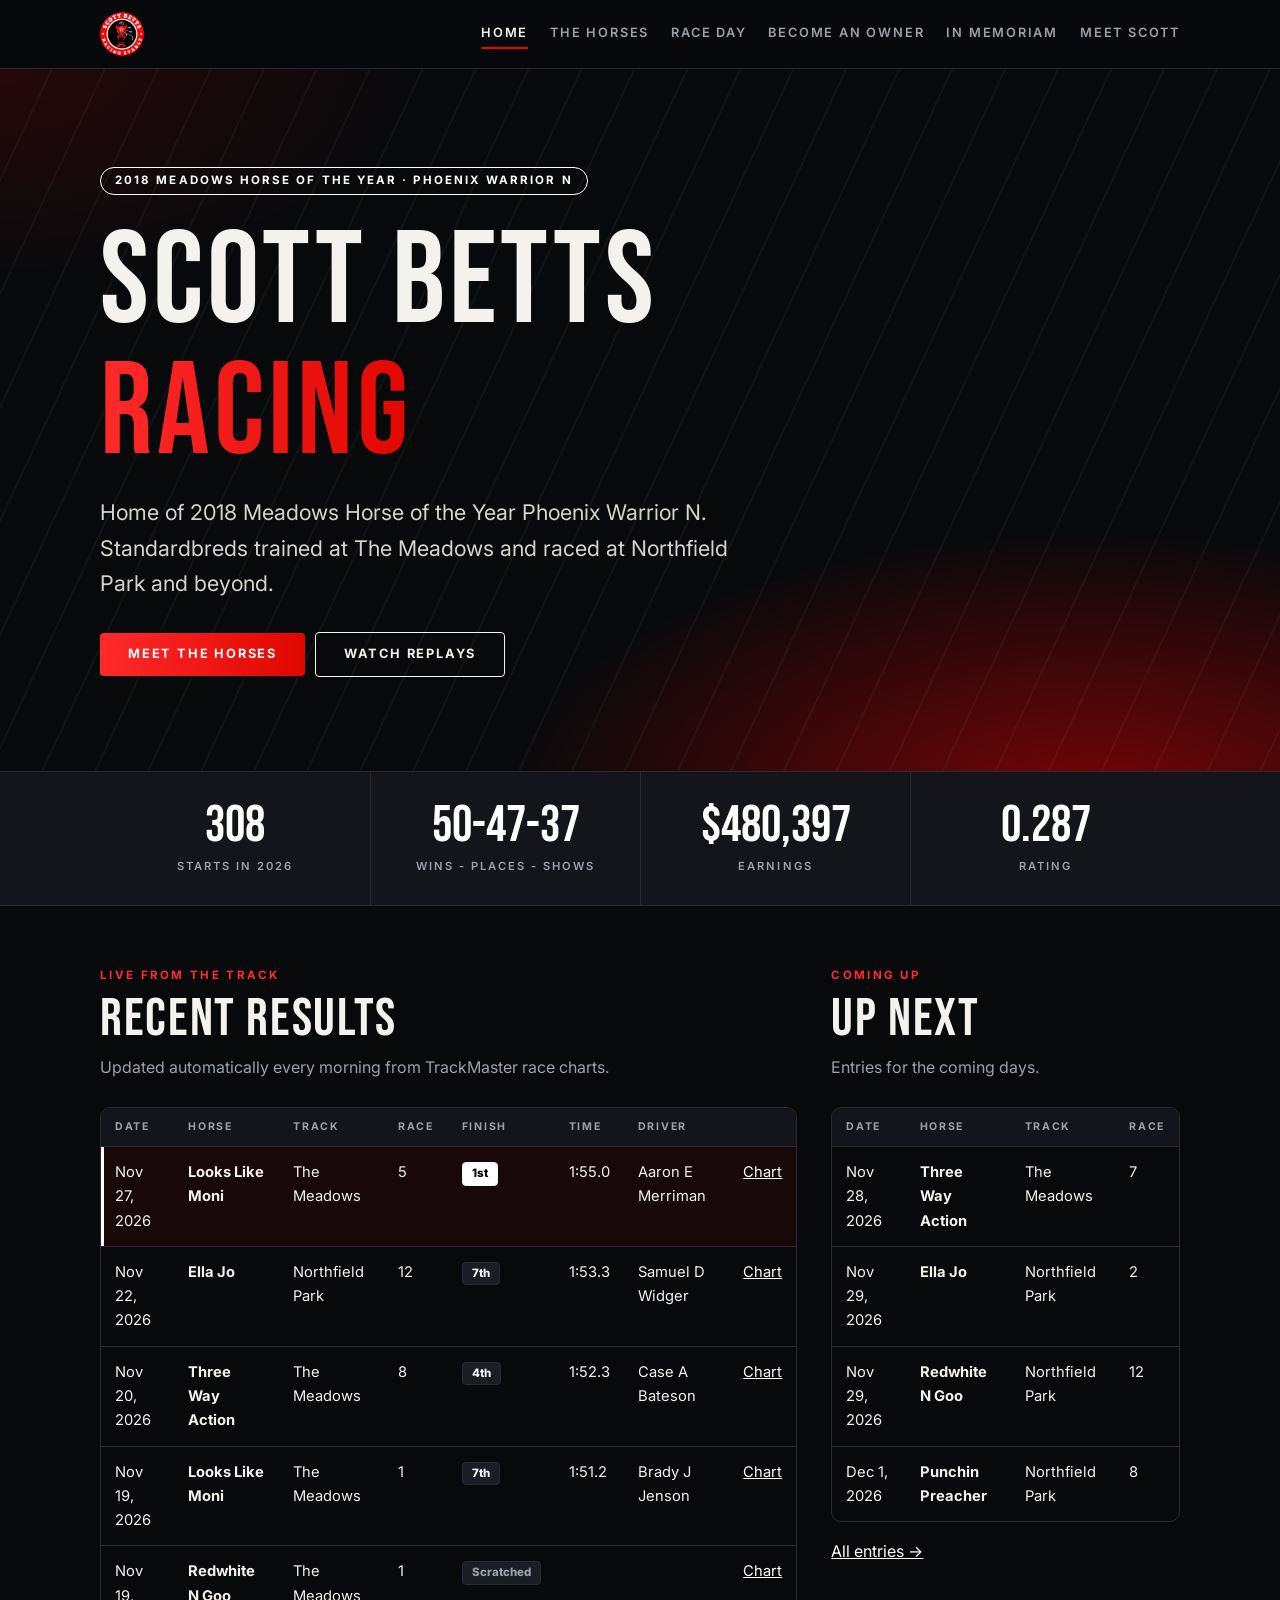
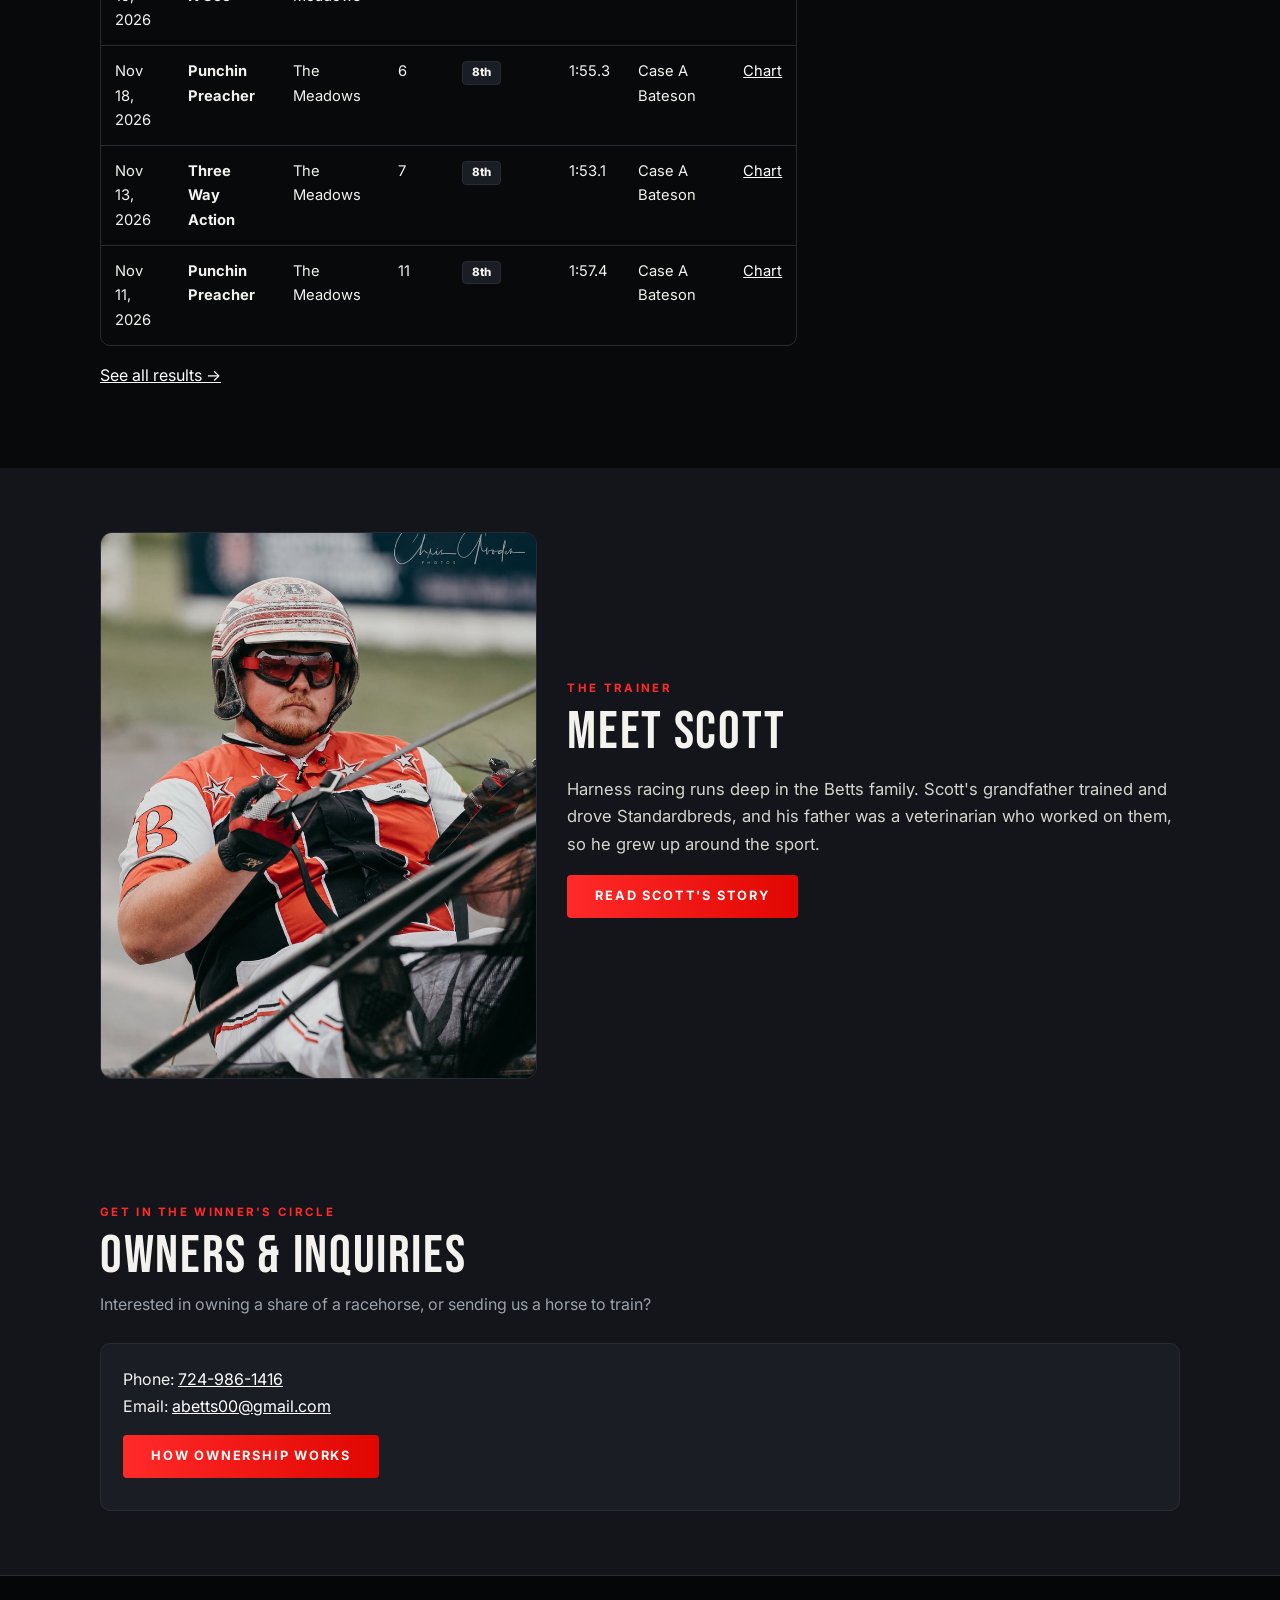
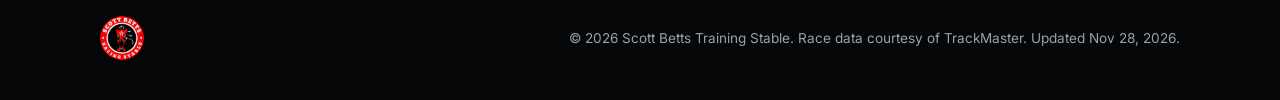
==== commit 1b7b415f: "Daily update: no new results" ====
--- a/index.html
+++ b/index.html
@@ -22,7 +22,7 @@
 <div><div class="eyebrow">Live from the track</div><h2>Recent Results</h2><p class="sub">Updated automatically every morning from TrackMaster race charts.</p>
 <div class="scroll"><table><thead><tr><th>Date</th><th>Horse</th><th>Track</th><th>Race</th><th>Finish</th><th>Time</th><th>Driver</th><th></th></tr></thead><tbody><tr class="win"><td>Nov 27, 2026</td><td><b>Looks Like Moni</b></td><td>The Meadows</td><td>5</td><td><span class="pill w">1st</span></td><td>1:55.0</td><td>Aaron E Merriman</td><td><a href="http://www.trackmaster.com/cgi-bin/hchxml2html.cgi?track=MEA&amp;date=20261127&amp;race=5&amp;cardid=5&amp;key=bbcfa5023ab4038e73901a1847911c82&amp;source=stable" target="_blank" rel="noopener">Chart</a></td></tr><tr class=""><td>Nov 22, 2026</td><td><b>Ella Jo</b></td><td>Northfield Park</td><td>12</td><td><span class="pill ">7th</span></td><td>1:53.3</td><td>Samuel D Widger</td><td><a href="http://www.trackmaster.com/cgi-bin/hchxml2html.cgi?track=NFLD&amp;date=20261122&amp;race=12&amp;cardid=6&amp;key=b8cb57b58aed3de68429e9d87376a23b&amp;source=stable" target="_blank" rel="noopener">Chart</a></td></tr><tr class=""><td>Nov 20, 2026</td><td><b>Three Way Action</b></td><td>The Meadows</td><td>8</td><td><span class="pill ">4th</span></td><td>1:52.3</td><td>Case A Bateson</td><td><a href="http://www.trackmaster.com/cgi-bin/hchxml2html.cgi?track=MEA&amp;date=20261120&amp;race=8&amp;cardid=5&amp;key=154badcc66c1b4148fd4fc072592d474&amp;source=stable" target="_blank" rel="noopener">Chart</a></td></tr><tr class=""><td>Nov 19, 2026</td><td><b>Looks Like Moni</b></td><td>The Meadows</td><td>1</td><td><span class="pill ">7th</span></td><td>1:51.2</td><td>Brady J Jenson</td><td><a href="http://www.trackmaster.com/cgi-bin/hchxml2html.cgi?track=MEA&amp;date=20261119&amp;race=1&amp;cardid=5&amp;key=d35c31549959dc28fd2aaddea4fc53af&amp;source=stable" target="_blank" rel="noopener">Chart</a></td></tr><tr class=""><td>Nov 19, 2026</td><td><b>Redwhite N Goo</b></td><td>The Meadows</td><td>1</td><td><span class="pill x">Scratched</span></td><td></td><td></td><td><a href="http://www.trackmaster.com/cgi-bin/hchxml2html.cgi?track=MEA&amp;date=20261119&amp;race=1&amp;cardid=5&amp;key=d35c31549959dc28fd2aaddea4fc53af&amp;source=stable" target="_blank" rel="noopener">Chart</a></td></tr><tr class=""><td>Nov 18, 2026</td><td><b>Punchin Preacher</b></td><td>The Meadows</td><td>6</td><td><span class="pill ">8th</span></td><td>1:55.3</td><td>Case A Bateson</td><td><a href="http://www.trackmaster.com/cgi-bin/hchxml2html.cgi?track=MEA&amp;date=20261118&amp;race=6&amp;cardid=5&amp;key=00b3dd638b723ea139cc02a13b6f98f8&amp;source=stable" target="_blank" rel="noopener">Chart</a></td></tr><tr class=""><td>Nov 13, 2026</td><td><b>Three Way Action</b></td><td>The Meadows</td><td>7</td><td><span class="pill ">8th</span></td><td>1:53.1</td><td>Case A Bateson</td><td><a href="http://www.trackmaster.com/cgi-bin/hchxml2html.cgi?track=MEA&amp;date=20261113&amp;race=7&amp;cardid=5&amp;key=ae5956a1191a5f987d590ee98e4b7261&amp;source=stable" target="_blank" rel="noopener">Chart</a></td></tr><tr class=""><td>Nov 11, 2026</td><td><b>Punchin Preacher</b></td><td>The Meadows</td><td>11</td><td><span class="pill ">8th</span></td><td>1:57.4</td><td>Case A Bateson</td><td><a href="http://www.trackmaster.com/cgi-bin/hchxml2html.cgi?track=MEA&amp;date=20261111&amp;race=11&amp;cardid=5&amp;key=365de1587f361e60efbac296246e44f0&amp;source=stable" target="_blank" rel="noopener">Chart</a></td></tr></tbody></table></div>
 <p><a href="racing.html#results">See all results &rarr;</a></p></div>
-<div><div class="eyebrow">Coming up</div><h2>Up Next</h2><p class="sub">Entries for the coming days.</p><div class="scroll"><table style="min-width:0"><thead><tr><th>Date</th><th>Horse</th><th>Track</th><th>Race</th></tr></thead><tbody><tr><td>Nov 27, 2026</td><td><b>Looks Like Moni</b></td><td>The Meadows</td><td>5</td></tr><tr><td>Nov 28, 2026</td><td><b>Three Way Action</b></td><td>The Meadows</td><td>7</td></tr><tr><td>Nov 29, 2026</td><td><b>Ella Jo</b></td><td>Northfield Park</td><td>2</td></tr><tr><td>Nov 29, 2026</td><td><b>Redwhite N Goo</b></td><td>Northfield Park</td><td>12</td></tr><tr><td>Dec 1, 2026</td><td><b>Punchin Preacher</b></td><td>Northfield Park</td><td>8</td></tr></tbody></table></div><p><a href="racing.html#entries">All entries &rarr;</a></p></div>
+<div><div class="eyebrow">Coming up</div><h2>Up Next</h2><p class="sub">Entries for the coming days.</p><div class="scroll"><table style="min-width:0"><thead><tr><th>Date</th><th>Horse</th><th>Track</th><th>Race</th></tr></thead><tbody><tr><td>Nov 28, 2026</td><td><b>Three Way Action</b></td><td>The Meadows</td><td>7</td></tr><tr><td>Nov 29, 2026</td><td><b>Ella Jo</b></td><td>Northfield Park</td><td>2</td></tr><tr><td>Nov 29, 2026</td><td><b>Redwhite N Goo</b></td><td>Northfield Park</td><td>12</td></tr><tr><td>Dec 1, 2026</td><td><b>Punchin Preacher</b></td><td>Northfield Park</td><td>8</td></tr></tbody></table></div><p><a href="racing.html#entries">All entries &rarr;</a></p></div>
 </div></section>
 <section class="alt"><div class="wrap about">
 <div class="photo"><img src="scott.jpg" alt="Scott Betts"></div>
